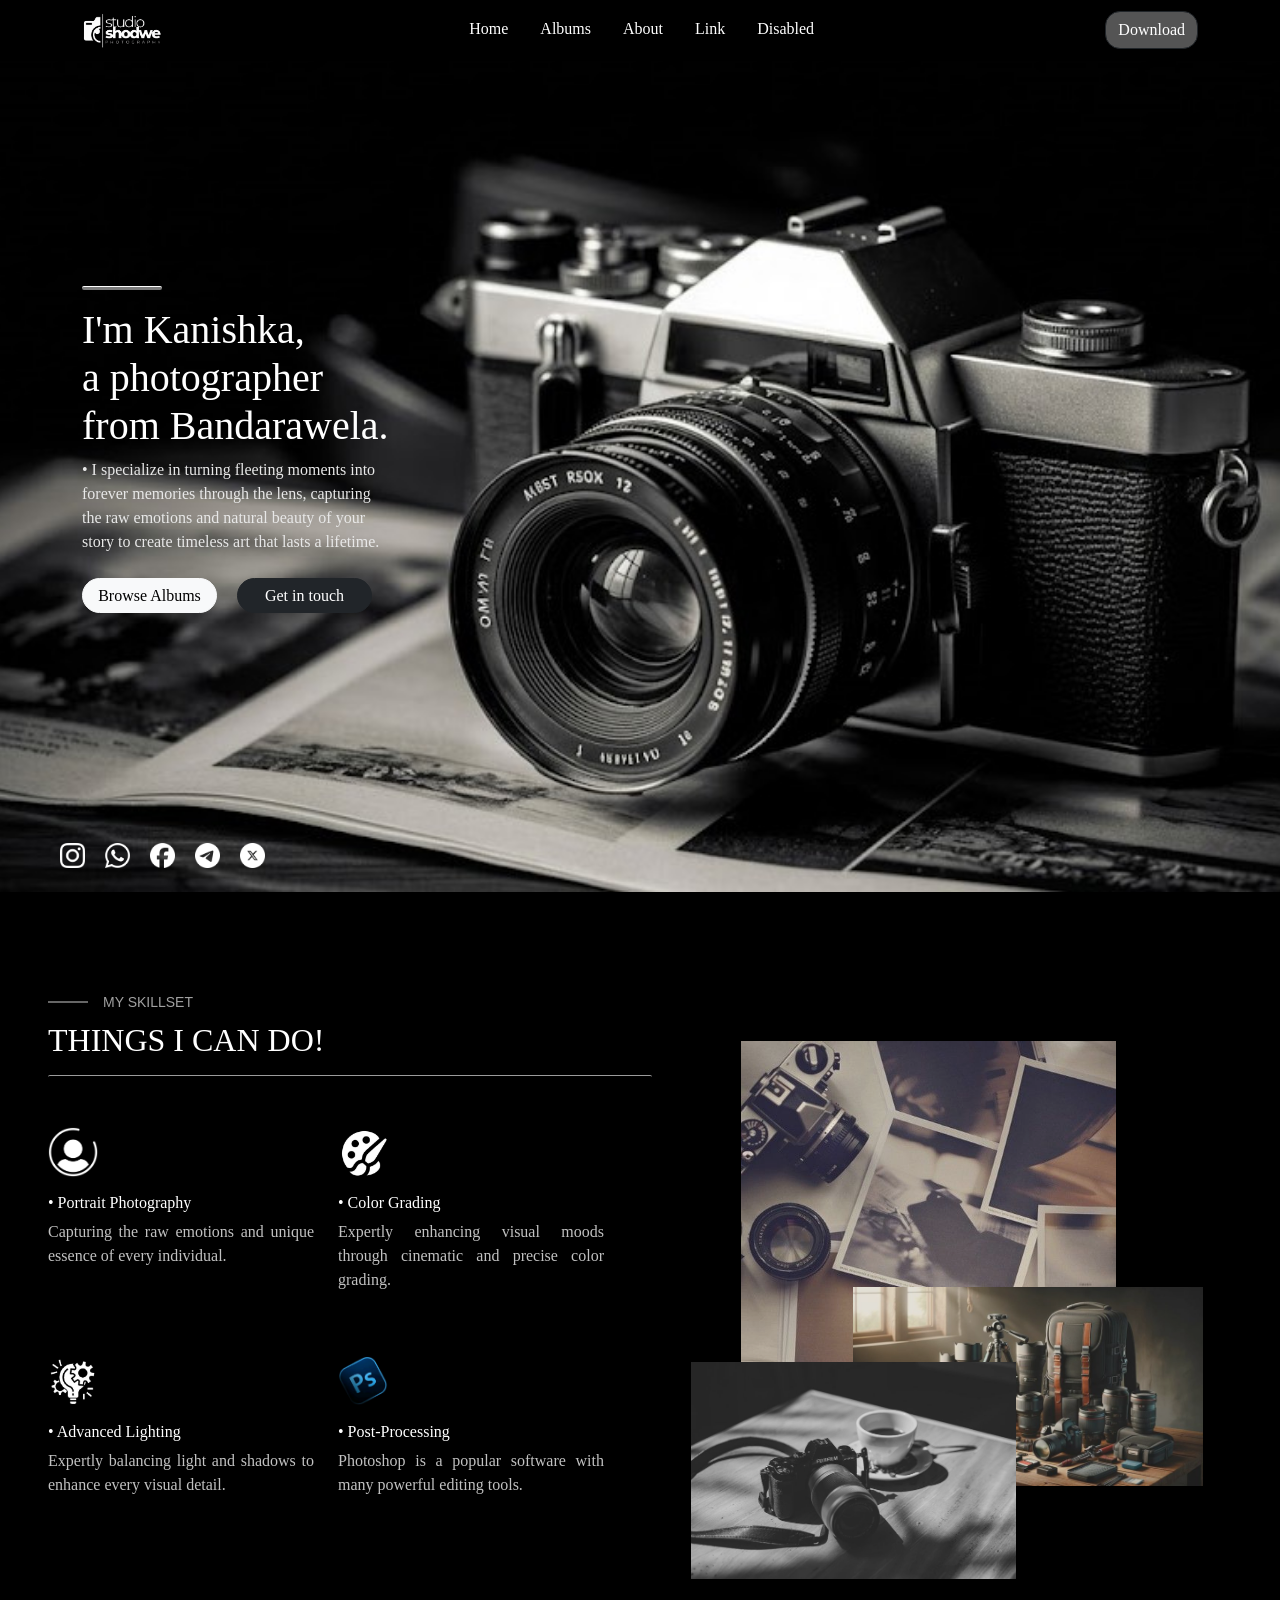
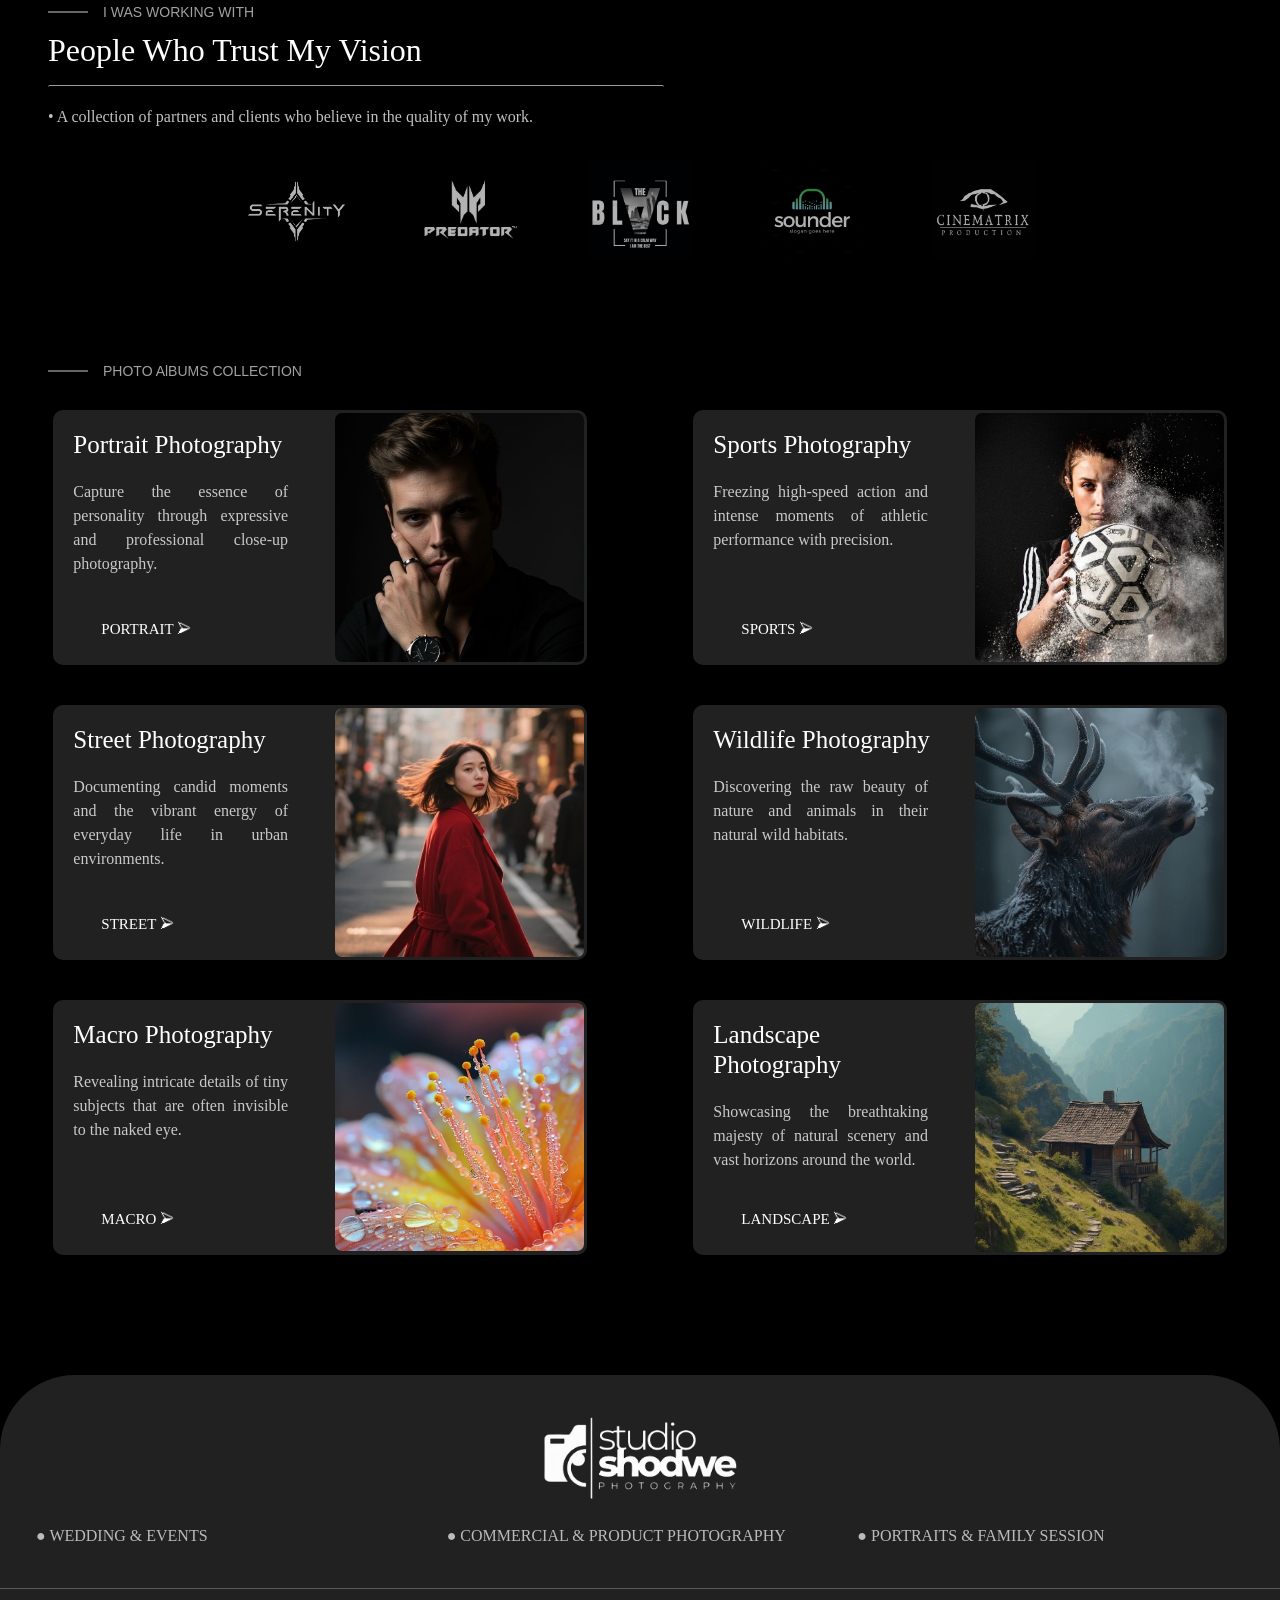
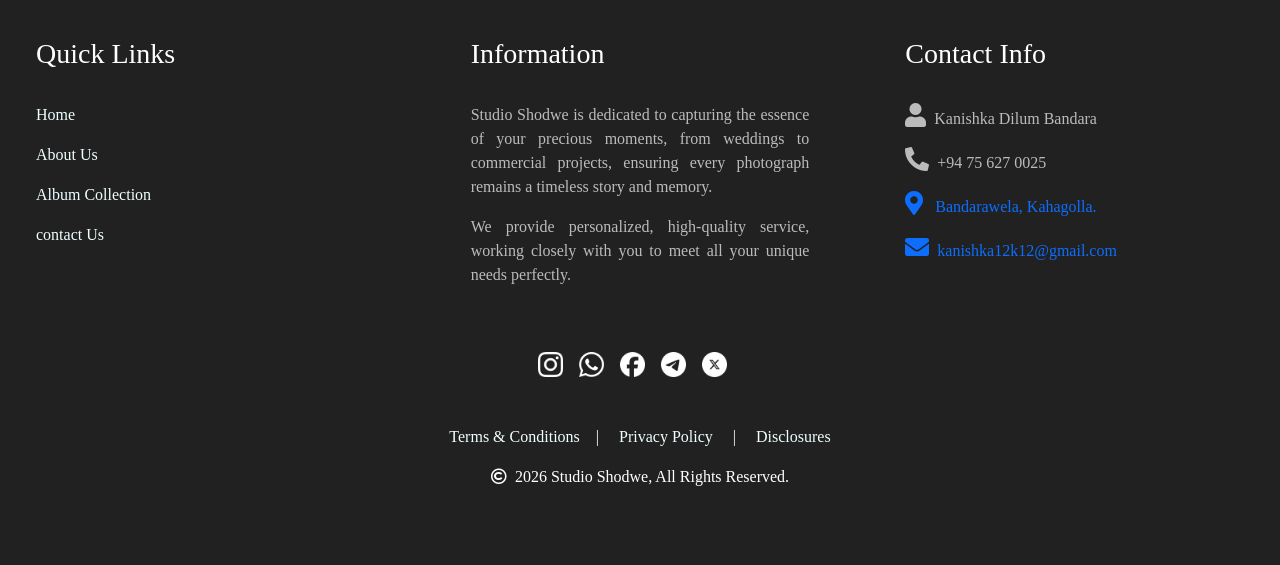
==== index.html @ 43f47603 "Add files via upload" ====
<!doctype html>
<html lang="en">

<head>
  <meta charset="UTF-8" />
  <meta name="viewport" content="width=device-width, initial-scale=1.0" />
  <title>Photo Graphy</title>

  <!--font awesome link start-->
  <link rel="stylesheet" href="https://cdnjs.cloudflare.com/ajax/libs/font-awesome/5.15.4/css/all.min.css" />
  <!--font awesome link start-->

  <!-- Jquary Link start-->
  <script src="https://code.jquery.com/jquery-3.6.0.min.js"></script>
  <!-- Jquary Link end-->

  <!--css file & bootstrap css Link start-->
  <link rel="stylesheet" href="./assets/css/home.css" />
  <link href="https://cdn.jsdelivr.net/npm/bootstrap@5.3.8/dist/css/bootstrap.min.css" rel="stylesheet"
    integrity="sha384-sRIl4kxILFvY47J16cr9ZwB07vP4J8+LH7qKQnuqkuIAvNWLzeN8tE5YBujZqJLB" crossorigin="anonymous" />
  <!--css file & bootstrap css Link end-->
</head>

<body>
  <!--link bootstrap js & javascript file lnik start-->
  <script src="./assets/js/home.js"></script>
  <script src="https://cdn.jsdelivr.net/npm/bootstrap@5.3.8/dist/js/bootstrap.bundle.min.js"
    integrity="sha384-FKyoEForCGlyvwx9Hj09JcYn3nv7wiPVlz7YYwJrWVcXK/BmnVDxM+D2scQbITxI"
    crossorigin="anonymous"></script>
  <!--link bootstrap js & javascript file lnik end-->

  <!--Navigation bar start-->
  <nav class="sticky-top" id="navbar">
    <div class="navbar navbar-expand-lg container">
      <div class="container-fluid">
        <a class="navbar-brand" href="#footer">
          <img src="./assets/images/white_logo.png" width="80px" /></a>
        <button class="navbar-toggler" data-bs-toggle="collapse" data-bs-target="#navbarSupportedContent">
          <i style="color: white;" class="fas fa-bars"></i>
        </button>
        <div class="collapse navbar-collapse" id="navbarSupportedContent">
          <ul class="navbar-nav m-auto mb-2 mb-lg-0 nav-underline">
            <li class="nav-item d-inline-flex">
              <a class="nav-link text-white" aria-current="page" href="#" id="navhome">Home</a>
            </li>
            <li class="nav-item d-inline-flex">
              <a class="nav-link text-white" href="#albums" id="navalbums">Albums</a>
            </li>
            <li class="nav-item d-inline-flex">
              <a class="nav-link text-white" href="" id="navabout">About</a>
            </li>
            <li class="nav-item d-inline-flex">
              <a class="nav-link text-white" href="" id="navlink">Link</a>
            </li>
            <li class="nav-item d-inline-flex">
              <a class="nav-link text-white" href="" id="navdisabled">Disabled</a>
            </li>
          </ul>
          <div>
            <button class="btn btn-dark text-white" id="navbutton">
              Download
            </button>
          </div>
        </div>
      </div>
    </div>
  </nav>
  <!--Navigation bar end-->
  <!--hero section start-->
  <div class="col-12 min-vh-100 d-flex align-items-center position-relative" id="hero-section">
    <div class="container">
      <div class="col-12">
        <hr class="mini-hr" />
        <h1>
          I'm Kanishka,<br />
          a photographer <br />
          from Bandarawela.
        </h1>
        <p id="heroparagrph">
          • I specialize in turning fleeting moments into <br />forever
          memories through the lens, capturing <br />the raw emotions and
          natural beauty of your <br />story to create timeless art that lasts
          a lifetime.
        </p>
        <button class="btn btn-light d-inline-flex justify-content-center align-items-center mt-2 me-3"
          id="herobutton1">
          Browse Albums
        </button>
        <button class="btn btn-dark d-inline-flex justify-content-center align-items-center mt-2 me-3" id="herobutton2">
          Get in touch
        </button>
      </div>
      <div class="position-absolute bottom-0 start-0 ms-5 mb-4 container">
        <a class="me-3" href="https://www.instagram.com/kanishka_12k?igsh=OWRqY3o5eXh1NWs0" target="_blank"><img
            id="instagram" data-bs-toggle="tooltip" data-bs-placement="top" title="instagram"
            src="./assets/images/instagram-white-icon.jpg" width="25px" /></a>
        <a class="me-3" href="https://wa.me/94756270025?text=Hello! Kanishka web studio..." target="_blank"><img
            id="whatsapp" data-bs-toggle="tooltip" data-bs-placement="top" title="Whatsapp"
            src="./assets/images/whatsapp-white-icon.jpg" width="25px" /></a>
        <a class="me-3" href="https://www.facebook.com/share/1WvbgZ56et/" target="_blank"><img id="facebook"
            data-bs-toggle="tooltip" data-bs-placement="top" title="facebook"
            src="./assets/images/facebook-app-round-white-icon.jpg" width="25px" /></a>
        <a class="me-3" href="https://t.me/kanishka_12k" target="_blank"><img id="telegram" data-bs-toggle="tooltip"
            data-bs-placement="top" title="telegram" src="./assets/images/telegram-white-icon.jpg" width="25px" /></a>
        <a class="me-3" href=""><img id="x-social" data-bs-toggle="tooltip" data-bs-placement="top" title="x-Social"
            src="./assets/images/x-social-media-white-round-icon.jpg" width="25px" /></a>
      </div>
    </div>
  </div>
  <!--hero section end-->
  <!--me section start-->
  <div class="col-12 section-top ps-5">
    <span id="section-title" class="mb-2">MY SKILLSET</span>
    <div class="row mb-5">
      <div class="col-12 col-lg-6">
        <h2>THINGS I CAN DO!</h2>
        <hr class="hr-line col-6 col-lg-12">
        <div class="row mt-5 pe-5">
          <div class="col-6">
            <span class="d-block mb-3"><img src="./assets/images/skill-Portrait-photo.jpg" width="50px" alt=""></span>
            <h6>• Portrait Photography</h6>
            <p class="paragraph-text-color">Capturing the raw emotions and unique essence of every individual.</p>
          </div>
          <div class="col-6">
            <span class="d-block mb-3"><img src="./assets/images/skill-paint-photo.jpg" width="50px" alt=""></span>
            <h6>• Color Grading</h6>
            <p class="paragraph-text-color">Expertly enhancing visual moods through cinematic and precise color grading.
            </p>
          </div>
        </div>
        <div class="row mt-5 pe-5">
          <div class="col-6">
            <span class="d-block mb-3"><img src="./assets/images/skill-light-photo.jpg" width="50px" alt=""></span>
            <h6>• Advanced Lighting</h6>
            <p class="paragraph-text-color">Expertly balancing light and shadows to enhance every visual detail.</p>
          </div>
          <div class="col-6">
            <span class="d-block mb-3"><img src="./assets/images/skill-photoshop-photo.jpg" width="50px" alt=""></span>
            <h6>• Post-Processing</h6>
            <p class="paragraph-text-color">Photoshop is a popular software with many powerful editing tools.</p>
          </div>
        </div>
      </div>

      <div class="col-sm-12 col-lg-6" id="photo-collection">
        <p class="d-flex justify-content-center"><img id="second-photo-1" src="./assets/images/second-section-photo-1.jpg"
            alt=""></p>
        <p class="d-flex justify-content-center"><img id="second-photo-2" src="./assets/images/second-section-photo-2.jpg"
            alt=""></p>
        <P class="d-flex justify-content-center"><img id="second-photo-3" src="./assets/images/second-section-photo-3.jpg"
            alt=""></P>
      </div>
    </div>

    <div class="pt-2">
      <span id="section-title" class="mb-2">I WAS WORKING WITH</span>
      <h2>People Who Trust My Vision</h2>
      <hr class="col-6 hr-line">
      <p class="paragraph-text-color">• A collection of partners and clients who believe in the quality of my work.</p>
      <div>
        <div class="row justify-content-center pt-3">
          <div id="logo1" class="col-4 col-md-auto">
            <img class="me-5" src="./assets/images/company-logo-1.jpg" width="100px" alt="">
          </div>
          <div id="logo2" class="col-4 col-md-auto">
            <img class="me-5" src="./assets/images/company-logo-2.jpg" width="100px" alt="">
          </div>
          <div id="logo3" class="col-4 col-md-auto">
            <img class="me-5" src="./assets/images/company-logo-3.jpg" width="100px" alt="">
          </div>
          <div id="logo4" class="col-4 col-md-auto">
            <img class="me-5" src="./assets/images/company-logo-4.jpg" width="100px" alt="">
          </div>
          <div id="logo5" class="col-4 col-md-auto">
            <img class="me-5" src="./assets/images/company-logo-5.jpg" width="100px" alt="">
          </div>
        </div>
      </div>
    </div>
  </div>
  <!--me section end-->
  <!--photo albums start-->
  <div class="col-12 section-top section-bottom" id="albums">
    <span id="section-title" class="ms-5 mb-2">PHOTO AlBUMS COLLECTION</span>
    <!--frist row card-->
    <div class="row g-0">
      <div class="col-7 col-sm-8 col-md-8 col-lg-5 mx-auto position-relative" id="card">
        <div class="row">
          <div class="col-md-6">
            <h1 id="card-title">Portrait Photography</h1>
            <p id="card-text" class="paragraph-text-color">
              Capture the essence of personality through expressive and professional close-up photography.
            </p>
            <a href="#" id="card-link" class="position-absolute bottom-0 start-0 ms-5 mb-4 card-link-hover">PORTRAIT
              &#11162;</a>
          </div>
          <div class="col-md-6">
            <a href="#"><img class="img-fluid card-image-hover" src="./assets/images/Portrait Photography.jpg" alt="image"
                id="card-image" /></a>
          </div>
        </div>
      </div>
      <div class="col-7 col-md-8 col-lg-5 mx-auto position-relative" id="card">
        <div class="row">
          <div class="col-md-6">
            <h1 id="card-title">Sports Photography</h1>
            <p id="card-text" class="paragraph-text-color">
              Freezing high-speed action and intense moments of athletic performance with precision.
            </p>
            <a href="#" id="card-link" class="position-absolute bottom-0 start-0 ms-5 mb-4 card-link-hover">SPORTS
              &#11162;</a>
          </div>
          <div class="col-md-6">
            <a href="#"><img class="img-fluid card-image-hover" src="./assets/images/Sports Photography.jpg" alt="image"
                id="card-image" /></a>
          </div>
        </div>
      </div>
    </div>

    <!--second row card-->
    <div class="row g-0">
      <div class="col-7 col-md-8 col-lg-5 mx-auto position-relative" id="card">
        <div class="row">
          <div class="col-md-6">
            <h1 id="card-title">Street Photography</h1>
            <p id="card-text" class="paragraph-text-color">
              Documenting candid moments and the vibrant energy of everyday life in urban environments.
            </p>
            <a href="#" id="card-link" class="position-absolute bottom-0 start-0 ms-5 mb-4 card-link-hover">STREET
              &#11162;</a>
          </div>
          <div class="col-md-6">
            <a href="#"><img class="img-fluid card-image-hover" src="./assets/images/Street Photography.jpg" alt="image"
                id="card-image" /></a>
          </div>
        </div>
      </div>
      <div class="col-7 col-md-8 col-lg-5 mx-auto position-relative" id="card">
        <div class="row">
          <div class="col-md-6">
            <h1 id="card-title">Wildlife Photography</h1>
            <p id="card-text" class="paragraph-text-color">
              Discovering the raw beauty of nature and animals in their natural wild habitats.
            </p>
            <a href="#" id="card-link" class="position-absolute bottom-0 start-0 ms-5 mb-4 card-link-hover">WILDLIFE
              &#11162;</a>
          </div>
          <div class="col-md-6">
            <a href="#"><img class="img-fluid card-image-hover" src="./assets/images/Wildlife Photography.jpg" alt="image"
                id="card-image" /></a>
          </div>
        </div>
      </div>
    </div>

    <!--third row card-->
    <div class="row g-0">
      <div class="col-7 col-md-8 col-lg-5 mx-auto position-relative" id="card">
        <div class="row">
          <div class="col-md-6">
            <h1 id="card-title">Macro Photography</h1>
            <p id="card-text" class="paragraph-text-color">
              Revealing intricate details of tiny subjects that are often invisible to the naked eye.
            </p>
            <a href="#" id="card-link" class="position-absolute bottom-0 start-0 ms-5 mb-4 card-link-hover">MACRO
              &#11162;</a>
          </div>
          <div class="col-md-6">
            <a href="#"><img class="img-fluid card-image-hover" src="./assets/images/Macro Photography.jpg" alt="image"
                id="card-image" /></a>
          </div>
        </div>
      </div>
      <div class="col-7 col-md-8 col-lg-5 mx-auto position-relative" id="card">
        <div class="row">
          <div class="col-md-6">
            <h1 id="card-title">Landscape Photography</h1>
            <p id="card-text" class="paragraph-text-color">
              Showcasing the breathtaking majesty of natural scenery and vast horizons around the world.
            </p>
            <a href="#" id="card-link" class="position-absolute bottom-0 start-0 ms-5 mb-4 card-link-hover">LANDSCAPE
              &#11162;</a>
          </div>
          <div class="col-md-6">
            <a href="#"><img class="img-fluid card-image-hover" src="./assets/images/Landscape Photography.jpg" alt="image"
                id="card-image" /></a>
          </div>
        </div>
      </div>
    </div>
  </div>
  <!--photo albums end-->
  <!--website footer start-->
  <footer class="col-12" id="footer">
    <div class="d-flex justify-content-center">
      <img width="200px" src="./assets/images/white_logo.png" alt="image" />
    </div>
    <div class="row m-4">
      <div class="col-12 col-lg-4 footer-dark-color">
        <p>● WEDDING & EVENTS</p>
      </div>
      <div class="col-12 col-lg-4 footer-dark-color">
        <p>● COMMERCIAL & PRODUCT PHOTOGRAPHY</p>
      </div>
      <div class="col-12 col-lg-4 footer-dark-color">
        <p>● PORTRAITS & FAMILY SESSION</p>
      </div>
    </div>

    <hr />

    <div class="row accordion mt-5" id="Accordion">

      <div class="col-sm-12 col-lg-4 px-5">
        <div>
          <h3 class="d-none d-lg-block">Quick Links</h3>
          <button class="accordion-button collapsed d-lg-none bg-transparent text-white shadow-none"
            data-bs-toggle="collapse" data-bs-target="#Qlinks">
            <h4>Quick Links</h4>
          </button>
          <div id="Qlinks" class="accordion-collapse collapse d-lg-block pt-4 footer-dark-color"
            data-bs-parent="#Accordion">
            <span class="d-block pb-3"><a id="footer-link" href="#">Home</a></span>
            <span class="d-block pb-3"><a id="footer-link" href="">About Us</a></span>
            <span class="d-block pb-3"><a id="footer-link" href="">Album Collection</a></span>
            <span class="d-block pb-3"><a id="footer-link" href="">contact Us</a></span>
          </div>
        </div>
      </div>

      <div class="col-sm-12 col-lg-4 px-5">
        <div>
          <h3 class="d-none d-lg-block">Information</h3>
          <button class="accordion-button collapsed d-lg-none bg-transparent text-white shadow-none"
            data-bs-toggle="collapse" data-bs-target="#Infor">
            <h4>Information</h4>
          </button>
          <div id="Infor" class="accordion-collapse collapse d-lg-block pt-4 footer-dark-color"
            data-bs-parent="#Accordion">
            <p class="text-justify">
              Studio Shodwe is dedicated to capturing the essence of your
              precious moments, from weddings to commercial projects, ensuring
              every photograph remains a timeless story and memory.
            </p>
            <p class="text-justify">
              We provide personalized, high-quality service, working closely
              with you to meet all your unique needs perfectly.
            </p>
          </div>
        </div>
      </div>

      <div class="col-sm-12 col-lg-4 px-5">
        <div>
          <h3 class="d-none d-lg-block">Contact Info</h3>
          <button class="accordion-button collapsed d-lg-none bg-transparent text-white shadow-none"
            data-bs-toggle="collapse" data-bs-target="#Cinfor">
            <h4>Contact Info</h4>
          </button>
          <div id="Cinfor" class="accordion-collapse collapse d-lg-block pt-4 footer-dark-color"
            data-bs-parent="#Accordion">
            <span class="pb-3 d-block"><i class="fas fa-user me-2" style="font-size: 24px"></i>Kanishka Dilum
              Bandara</span>
            <span class="pb-3 d-block"><i class="fas fa-phone-alt me-2" style="font-size: 24px"></i>+94 75 627
              0025</span>
            <span class="pb-3 d-block"><a id="footer-contact-link" href="https://maps.app.goo.gl/nC6Xv1hQBPm5MYX67"
                target="_blank"><i class="fas fa-map-marker-alt me-1" style="font-size: 24px"></i>&nbsp; Bandarawela,
                Kahagolla.</a></span>
            <span class="d-block"><a id="footer-contact-link"
                href="https://mail.google.com/mail/?view=cm&fs=1&to=kanishka12K12@gmail.com&su=Photography%20📸&body=📌%20Hello!%20Kanishka%20Web%20Studio%20🖥"
                target="_blank"><i class="fas fa-envelope me-2"
                  style="font-size: 24px"></i>kanishka12k12@gmail.com</a></span>
          </div>
        </div>
      </div>

    </div>

    <div class="d-flex justify-content-center pt-5">
      <a class="me-3" href="https://www.instagram.com/kanishka_12k?igsh=OWRqY3o5eXh1NWs0" target="_blank"><img
          id="instagram" data-bs-toggle="tooltip" data-bs-placement="top" title="instagram"
          src="./assets/images/instagram-white-icon.jpg" width="25px" /></a>
      <a class="me-3" href="https://wa.me/94756270025?text=Hello! Kanishka web studio..." target="_blank"><img
          id="whatsapp" data-bs-toggle="tooltip" data-bs-placement="top" title="Whatsapp"
          src="./assets/images/whatsapp-white-icon.jpg" width="25px" /></a>
      <a class="me-3" href="https://www.facebook.com/share/1WvbgZ56et/" target="_blank"><img id="facebook"
          data-bs-toggle="tooltip" data-bs-placement="top" title="facebook"
          src="./assets/images/facebook-app-round-white-icon.jpg" width="25px" /></a>
      <a class="me-3" href="https://t.me/kanishka_12k" target="_blank"><img id="telegram" data-bs-toggle="tooltip"
          data-bs-placement="top" title="telegram" src="./assets/images/telegram-white-icon.jpg" width="25px" /></a>
      <a class="me-3" href=""><img id="x-social" data-bs-toggle="tooltip" data-bs-placement="top" title="x-Social"
          src="./assets/images/x-social-media-white-round-icon.jpg" width="25px" /></a>
    </div>

    <div class="pt-5">
      <p class="text-center">
        <a id="footer-link" class="me-3" href="">Terms & Conditions</a>|
        <a id="footer-link" class="ms-3 me-3" href="">Privacy Policy</a> |
        <a id="footer-link" class="ms-3" href="">Disclosures</a>
      </p>
      <p class="text-center">
        <i class="far fa-copyright me-2"></i>2026 Studio Shodwe, All Rights Reserved.
      </p>
    </div>
  </footer>
  <!--website footer end-->
</body>

</html>
---- assets/css/home.css ----
body {
  background-color: black !important;
  color: white !important;
  
  font-family: 'Playfair Display', serif !important;
}

p {
  text-align: justify;
}

.section-top {
  margin-top: 100px;
}

.section-bottom {
  margin-bottom: 100px;
}

.text-hr-center::before {
  content: "";
  display: inline-block;
  width: 40px;
  height: 2px;
  background-color: #666;
  margin-right: 15px;
}
.paragraph-text-color{
  color: rgba(255, 255, 255, 0.755);
}
/*------------------------------------------------
           Navigation Bar
------------------------------------------------*/
#navbar {
  /* nav bar */
  backdrop-filter: blur(5px);
  background: rgba(0, 0, 0, 0.3);
}

#navbutton {
  background-color: rgb(84, 84, 84);
  border-radius: 15px;
}

#navhome {
  transition: 0.3s;
}

#navlink {
  transition: 0.3s;
}

#navabout {
  transition: 0.3s;
}

#navalbums {
  transition: 0.3s;
}

#navdisabled {
  transition: 0.3s;
}

#navbutton {
  transition: 0.3s;
}

/*------------------------------------------------
           hero section
------------------------------------------------*/
#hero-section {
  background-image: url(../images/herowallpaper.jpg);
  background-repeat: no-repeat;
  background-size: cover;
  background-position: top;
  margin-top: -69px;
}

.mini-hr {
  width: 80px;
  height: 4px;
  opacity: 1 !important;
  background-color: rgba(255, 255, 255, 0.485);
  border-radius: 2px;
}

#herobutton1 {
  width: 135px;
  height: 35px;
  border-radius: 20px;
  transition: 0.3s;
}

#herobutton2 {
  width: 135px;
  height: 35px;
  border-radius: 20px;
  transition: 0.3s;
}

#heroparagrph {
  color: rgb(232, 232, 232);
}

#instagram {
  transition: 0.3s;
}

#whatsapp {
  transition: 0.3s;
}

#facebook {
  transition: 0.3s;
}

#x-social {
  transition: 0.3s;
}

#telegram {
  transition: 0.3s;
}

/*------------------------------------------------
             me section
------------------------------------------------*/
#section-title {
  display: flex;
  align-items: center;
  font-family: 'Segoe UI', Tahoma, Geneva, Verdana, sans-serif;
  color: #a1a1a1;
  font-size: 14px;
}

#section-title::before {
    content: "";
    display: inline-block;
    width: 40px;
    height: 2px;
    background-color: #666;
    margin-right: 15px;
  }

.hr-line {
  height: 4px;
  opacity: 1 !important;
  color: rgba(225, 225, 225, 0.692);
  border-radius: 2px;
}

#photo-collection {
  height: 525px;
}

#second-photo-1 {
  position: relative;
  width: 375px;
  height: 350px;
  left: -50px;
  top: 20px;
  filter: contrast(90%);
  z-index: 1;
}

#second-photo-2 {
  position: relative;
  width: 350px;
  left: 50px;
  top: -100px;
  filter: contrast(80%);
  z-index: 2;
}

#second-photo-3 {
  position: relative;
  width: 325px;
  left: -125px;
  top: -240px;
  z-index: 3;
  filter: contrast(70%);
}

#logo1{
  opacity: 0.7;
  transition: 0.3s;
}

#logo2{
    opacity: 0.7;
  transition: 0.3s;
}

#logo3{
    opacity: 0.7;
  transition: 0.3s;
}

#logo4{
    opacity: 0.7;
  transition: 0.3s;
}

#logo5{
    opacity: 0.7;
  transition: 0.3s;
}
/*------------------------------------------------
                 photo albums
------------------------------------------------*/
#card {
  background-color: rgba(54, 54, 54, 0.619);
  border-radius: 10px;
  margin: 20px;
}

#card-title {
  font-size: 25px;
  margin-top: 20px;
  margin-left: 20px;
}

#card-text {
  margin-left: 20px;
  margin-right: 20px;
  margin-top: 20px;
}

#card-link {
  margin-left: 20px;
  text-decoration: none;
  font-size: 15px;
  color: inherit;
}

.card-link-hover {
  transition: 0.3s;
}

#card-image {
  background-size: cover;
  padding: 3px;
  border-radius: 10px;
}

.card-image-hover {
  transition: 0.3s;
}

/*------------------------------------------------
                 website footer
------------------------------------------------*/
#footer {
  background-color: rgba(54, 54, 54, 0.619);
  border-top-left-radius: 75px;
  border-top-right-radius: 75px;
  padding-top: 40px;
  padding-bottom: 60px;
}

.footer-dark-color {
  color: rgba(255, 255, 255, 0.694);
}

#footer-contact-link {
  text-decoration: none;
}

#footer-link {
  text-decoration: none;
  color: azure;
}

#footer-image{
  width: 300px;
  padding: 3px;
  border-radius: 10px;
}

.accordion-button::after {
    filter: invert(1); /* Arrow එක සුදු පැහැ ගැන්වීමට */
}
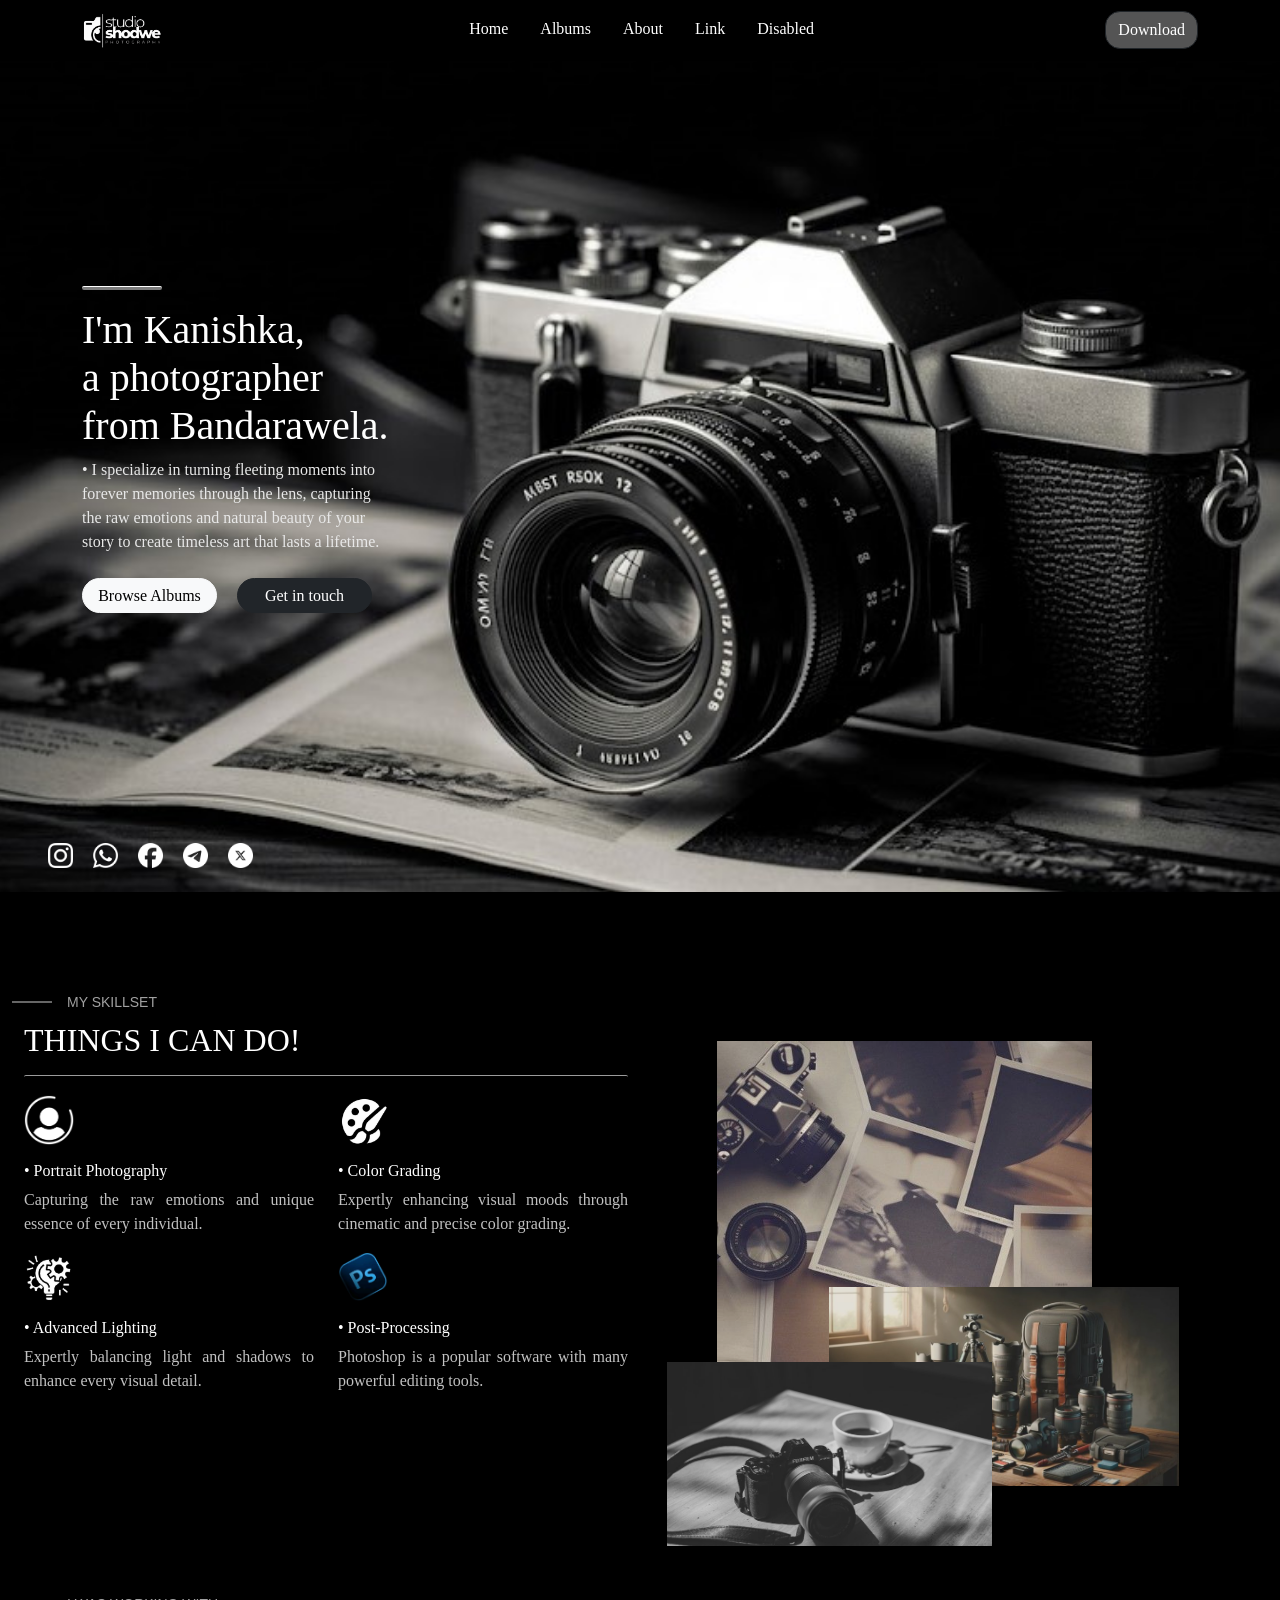
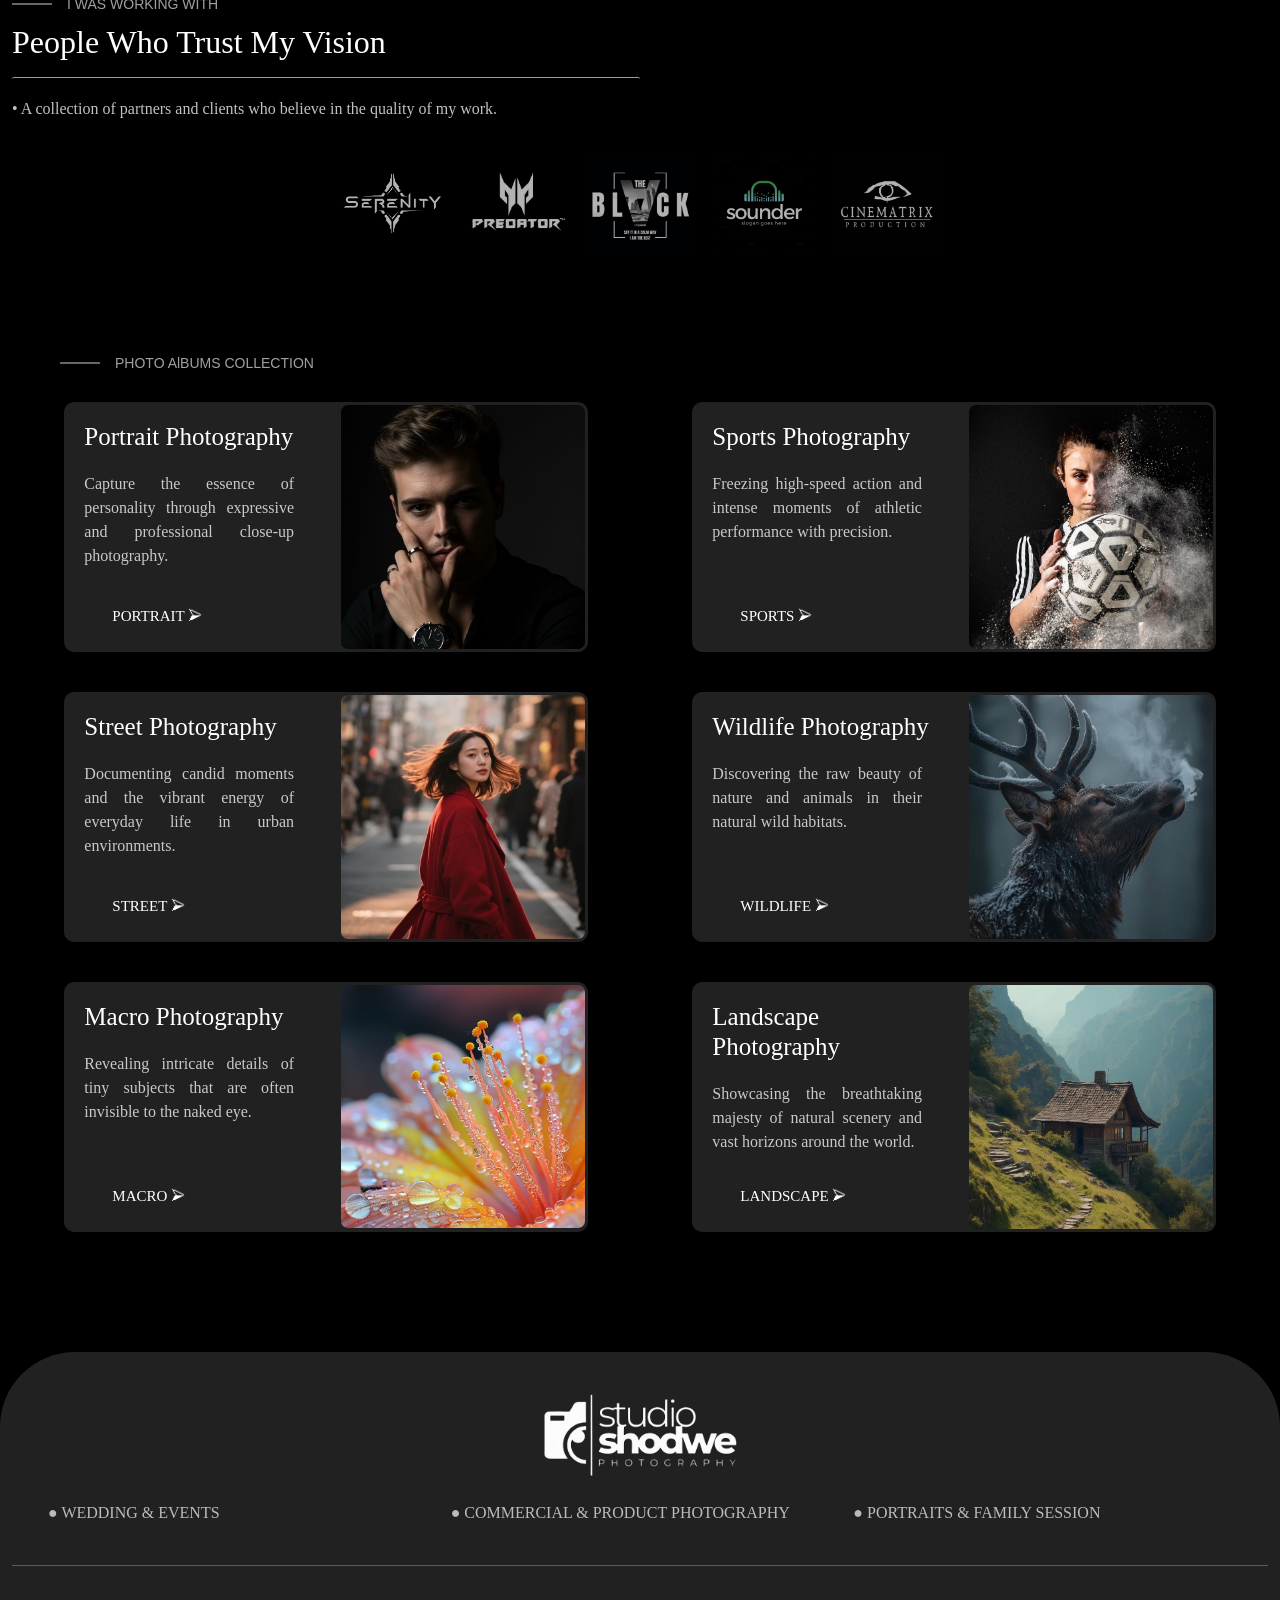
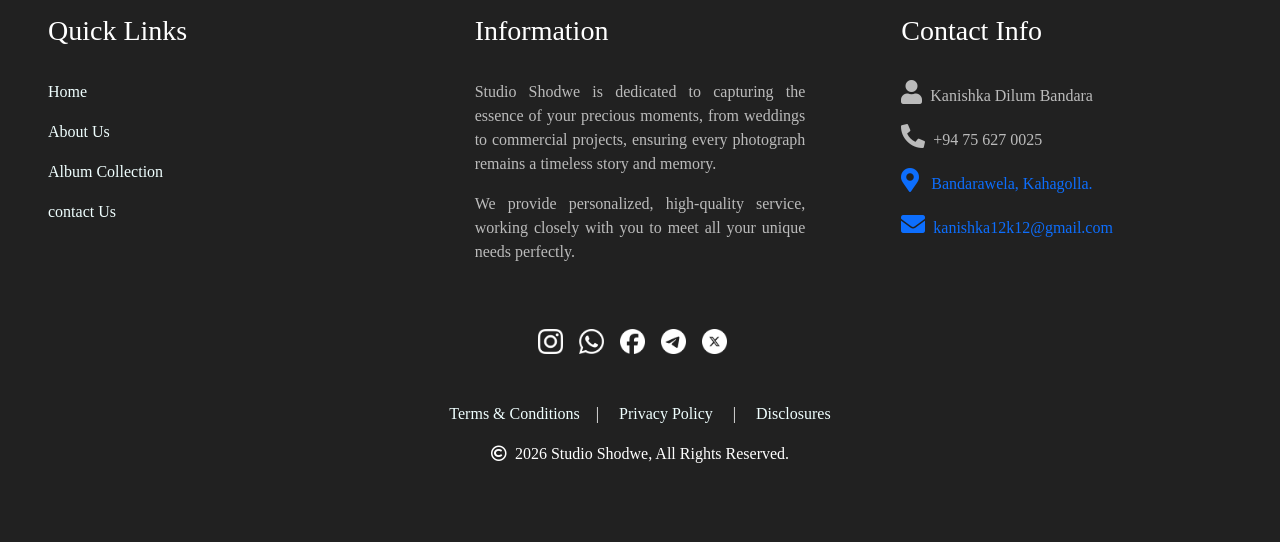
==== commit a19a4e12: "Add files via upload" ====
--- a/index.html
+++ b/index.html
@@ -15,24 +15,24 @@
   <!-- Jquary Link end-->
 
   <!--css file & bootstrap css Link start-->
-  <link rel="stylesheet" href="./assets/css/home.css" />
   <link href="https://cdn.jsdelivr.net/npm/bootstrap@5.3.8/dist/css/bootstrap.min.css" rel="stylesheet"
     integrity="sha384-sRIl4kxILFvY47J16cr9ZwB07vP4J8+LH7qKQnuqkuIAvNWLzeN8tE5YBujZqJLB" crossorigin="anonymous" />
+    <link rel="stylesheet" href="./assets/css/home.css" />
   <!--css file & bootstrap css Link end-->
 </head>
 
 <body>
   <!--link bootstrap js & javascript file lnik start-->
-  <script src="./assets/js/home.js"></script>
   <script src="https://cdn.jsdelivr.net/npm/bootstrap@5.3.8/dist/js/bootstrap.bundle.min.js"
     integrity="sha384-FKyoEForCGlyvwx9Hj09JcYn3nv7wiPVlz7YYwJrWVcXK/BmnVDxM+D2scQbITxI"
     crossorigin="anonymous"></script>
+    <script src="./assets/js/home.js"></script>
   <!--link bootstrap js & javascript file lnik end-->
 
   <!--Navigation bar start-->
   <nav class="sticky-top" id="navbar">
-    <div class="navbar navbar-expand-lg container">
-      <div class="container-fluid">
+    <div class="navbar navbar-expand-lg container-fluid">
+      <div class="container">
         <a class="navbar-brand" href="#footer">
           <img src="./assets/images/white_logo.png" width="80px" /></a>
         <button class="navbar-toggler" data-bs-toggle="collapse" data-bs-target="#navbarSupportedContent">
@@ -67,7 +67,7 @@
   </nav>
   <!--Navigation bar end-->
   <!--hero section start-->
-  <div class="col-12 min-vh-100 d-flex align-items-center position-relative" id="hero-section">
+  <div class="container-fluid min-vh-100 d-flex align-items-center position-relative" id="hero-section">
     <div class="container">
       <div class="col-12">
         <hr class="mini-hr" />
@@ -90,7 +90,7 @@
           Get in touch
         </button>
       </div>
-      <div class="position-absolute bottom-0 start-0 ms-5 mb-4 container">
+      <div class="position-absolute bottom-0 start-0 ps-5 mb-4 container">
         <a class="me-3" href="https://www.instagram.com/kanishka_12k?igsh=OWRqY3o5eXh1NWs0" target="_blank"><img
             id="instagram" data-bs-toggle="tooltip" data-bs-placement="top" title="instagram"
             src="./assets/images/instagram-white-icon.jpg" width="25px" /></a>
@@ -109,13 +109,15 @@
   </div>
   <!--hero section end-->
   <!--me section start-->
-  <div class="col-12 section-top ps-5">
+  <div class="container-fluid section-top">
     <span id="section-title" class="mb-2">MY SKILLSET</span>
+    <div class="container-fluid">
     <div class="row mb-5">
       <div class="col-12 col-lg-6">
         <h2>THINGS I CAN DO!</h2>
         <hr class="hr-line col-6 col-lg-12">
-        <div class="row mt-5 pe-5">
+
+        <div class="row">
           <div class="col-6">
             <span class="d-block mb-3"><img src="./assets/images/skill-Portrait-photo.jpg" width="50px" alt=""></span>
             <h6>• Portrait Photography</h6>
@@ -128,7 +130,8 @@
             </p>
           </div>
         </div>
-        <div class="row mt-5 pe-5">
+        
+        <div class="row">
           <div class="col-6">
             <span class="d-block mb-3"><img src="./assets/images/skill-light-photo.jpg" width="50px" alt=""></span>
             <h6>• Advanced Lighting</h6>
@@ -151,36 +154,39 @@
             alt=""></P>
       </div>
     </div>
-
-    <div class="pt-2">
+    </div>
+
+    <div class="">
       <span id="section-title" class="mb-2">I WAS WORKING WITH</span>
       <h2>People Who Trust My Vision</h2>
       <hr class="col-6 hr-line">
       <p class="paragraph-text-color">• A collection of partners and clients who believe in the quality of my work.</p>
       <div>
+        <div class="container-fluid">
         <div class="row justify-content-center pt-3">
           <div id="logo1" class="col-4 col-md-auto">
-            <img class="me-5" src="./assets/images/company-logo-1.jpg" width="100px" alt="">
+            <img class="" src="./assets/images/company-logo-1.jpg" width="100px" alt="">
           </div>
           <div id="logo2" class="col-4 col-md-auto">
-            <img class="me-5" src="./assets/images/company-logo-2.jpg" width="100px" alt="">
+            <img class="" src="./assets/images/company-logo-2.jpg" width="100px" alt="">
           </div>
           <div id="logo3" class="col-4 col-md-auto">
-            <img class="me-5" src="./assets/images/company-logo-3.jpg" width="100px" alt="">
+            <img class="" src="./assets/images/company-logo-3.jpg" width="100px" alt="">
           </div>
           <div id="logo4" class="col-4 col-md-auto">
-            <img class="me-5" src="./assets/images/company-logo-4.jpg" width="100px" alt="">
+            <img class="" src="./assets/images/company-logo-4.jpg" width="100px" alt="">
           </div>
           <div id="logo5" class="col-4 col-md-auto">
-            <img class="me-5" src="./assets/images/company-logo-5.jpg" width="100px" alt="">
-          </div>
+            <img class="" src="./assets/images/company-logo-5.jpg" width="100px" alt="">
+          </div>
+        </div>
         </div>
       </div>
     </div>
   </div>
   <!--me section end-->
   <!--photo albums start-->
-  <div class="col-12 section-top section-bottom" id="albums">
+  <div class="container-fluid section-top section-bottom" id="albums">
     <span id="section-title" class="ms-5 mb-2">PHOTO AlBUMS COLLECTION</span>
     <!--frist row card-->
     <div class="row g-0">
@@ -292,7 +298,7 @@
   </div>
   <!--photo albums end-->
   <!--website footer start-->
-  <footer class="col-12" id="footer">
+  <footer class="container-fluid" id="footer">
     <div class="d-flex justify-content-center">
       <img width="200px" src="./assets/images/white_logo.png" alt="image" />
     </div>
--- a/assets/css/home.css
+++ b/assets/css/home.css
@@ -1,7 +1,7 @@
 body {
   background-color: black !important;
   color: white !important;
-  
+
   font-family: 'Playfair Display', serif !important;
 }
 
@@ -152,6 +152,7 @@
 
 #photo-collection {
   height: 525px;
+  overflow: hidden;
 }
 
 #second-photo-1 {
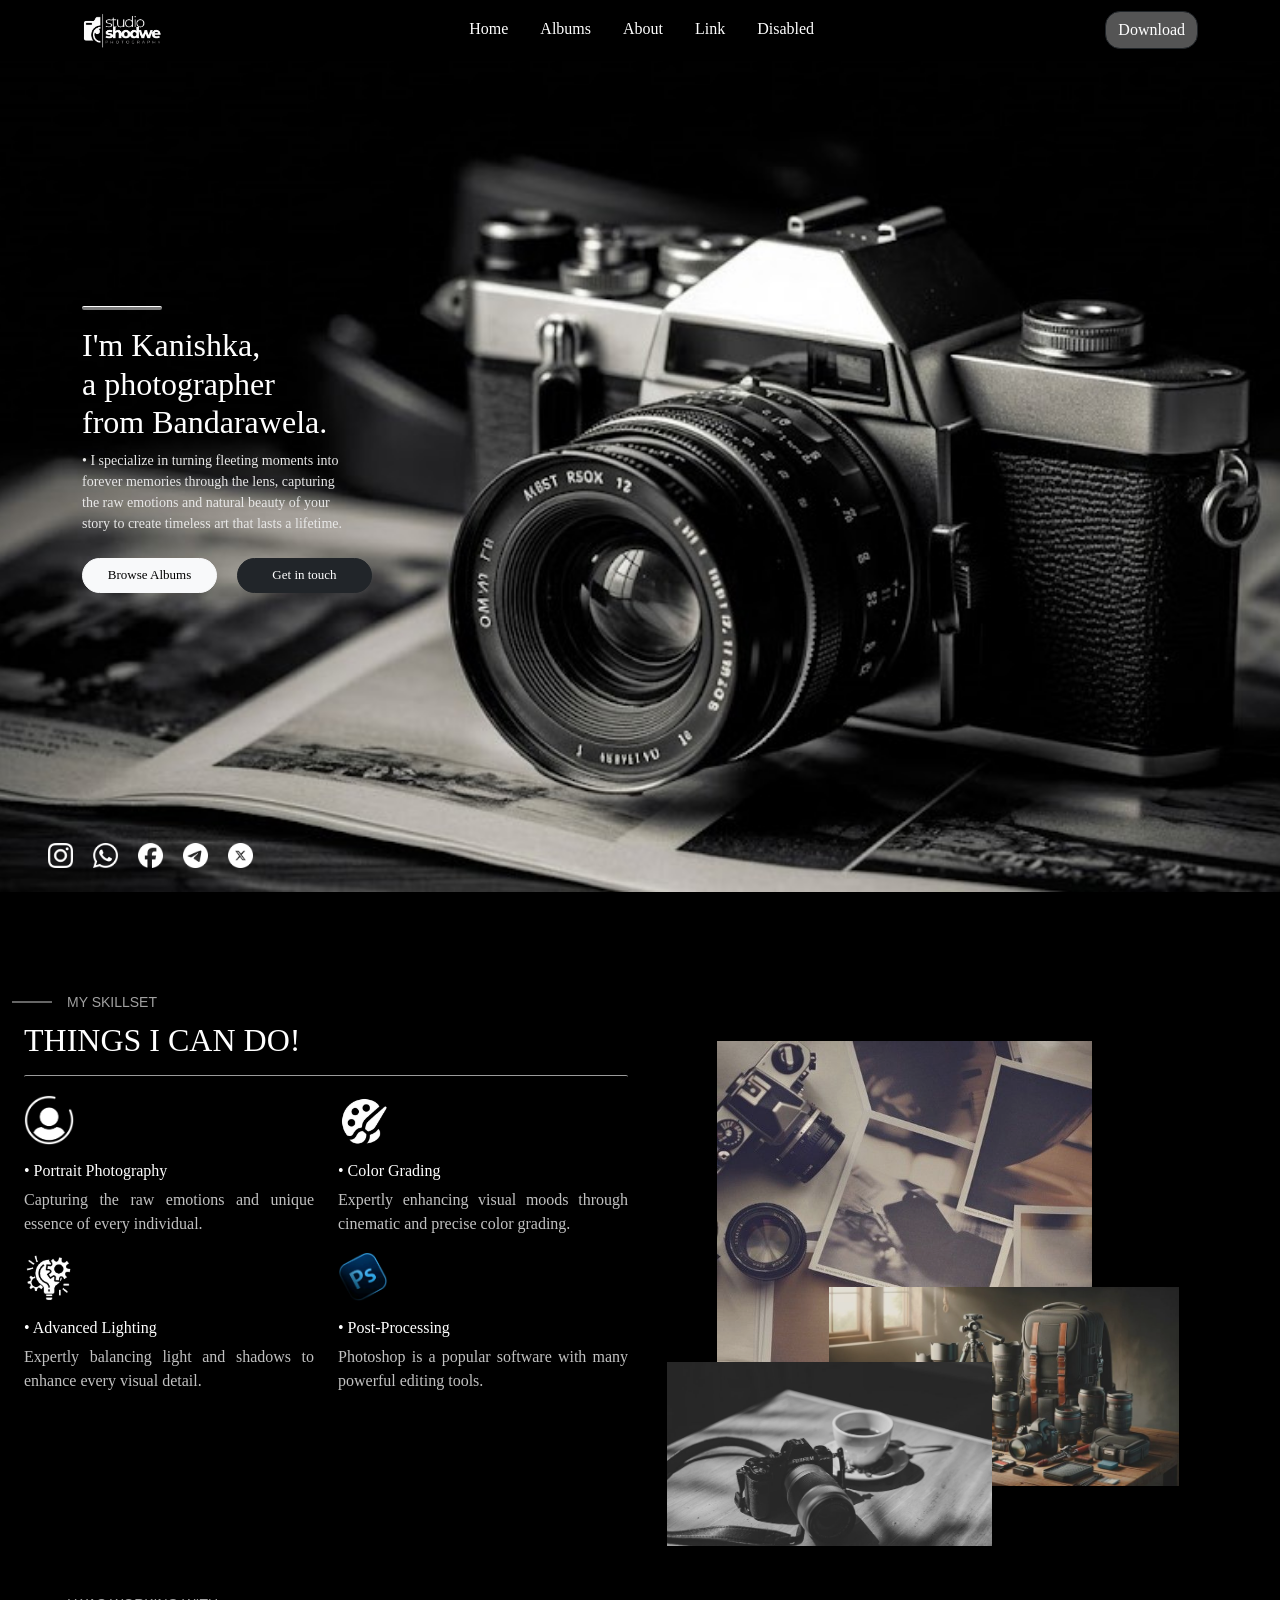
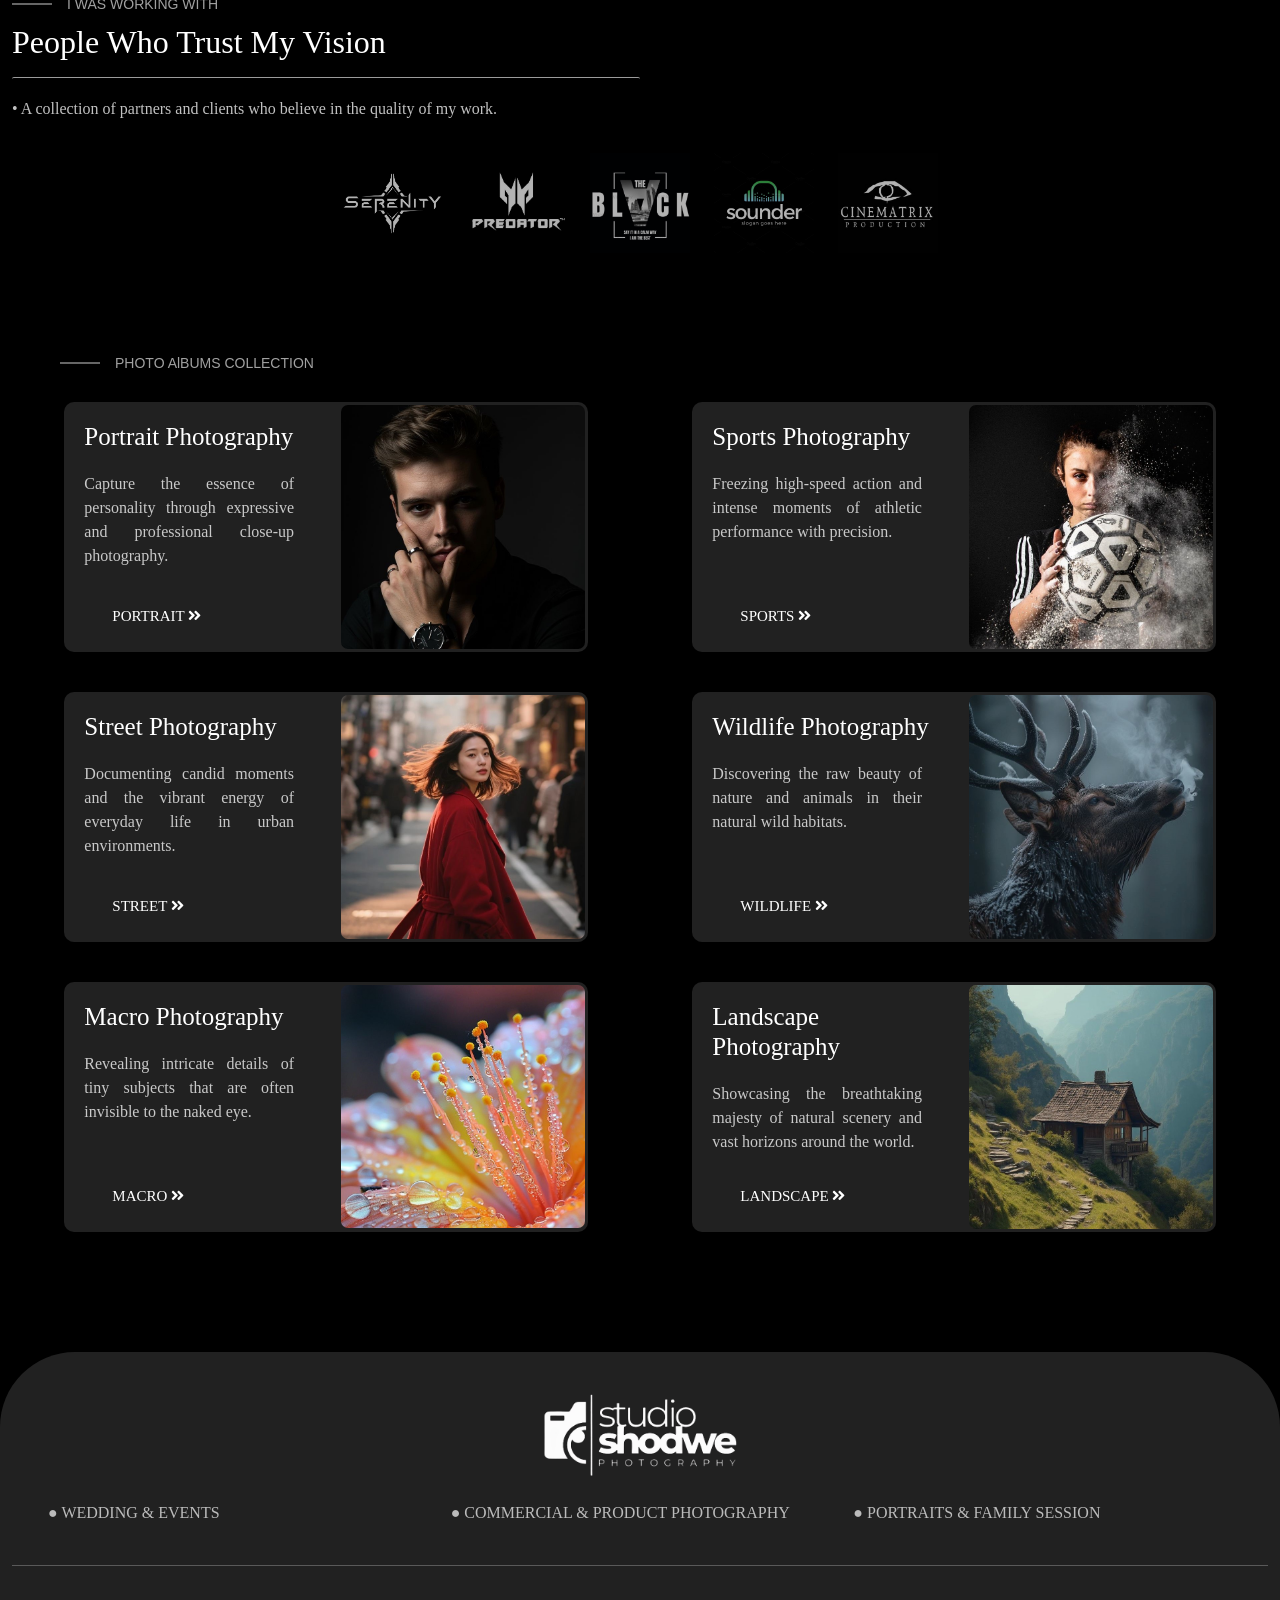
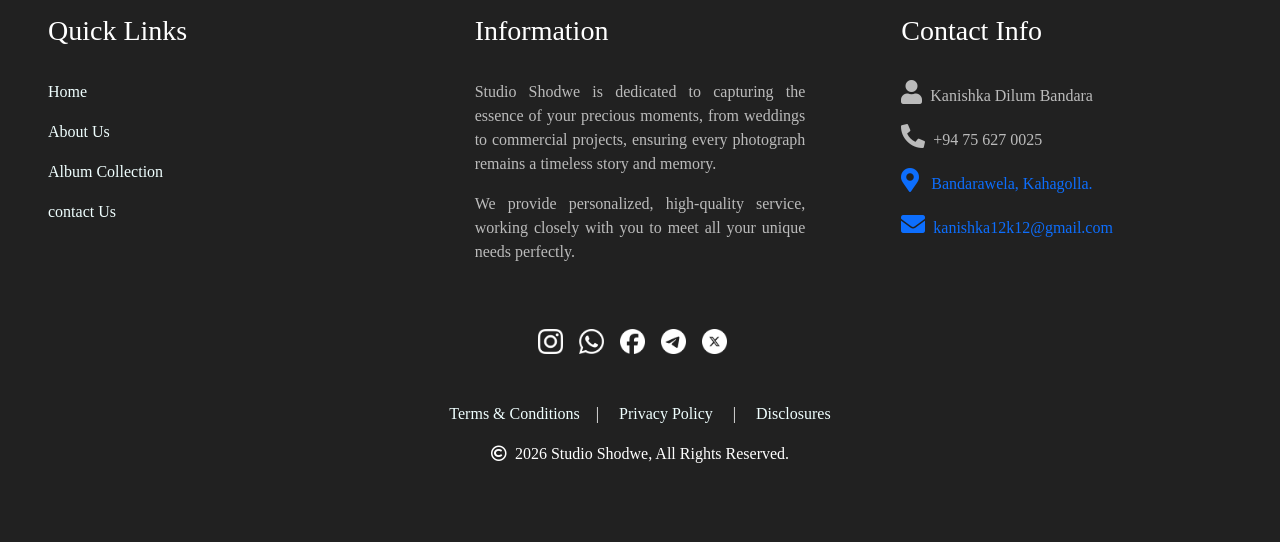
==== commit 53795be7: "Add files via upload" ====
--- a/index.html
+++ b/index.html
@@ -71,11 +71,11 @@
     <div class="container">
       <div class="col-12">
         <hr class="mini-hr" />
-        <h1>
+        <h2 id="hero-title">
           I'm Kanishka,<br />
           a photographer <br />
           from Bandarawela.
-        </h1>
+        </h2>
         <p id="heroparagrph">
           • I specialize in turning fleeting moments into <br />forever
           memories through the lens, capturing <br />the raw emotions and
@@ -197,8 +197,7 @@
             <p id="card-text" class="paragraph-text-color">
               Capture the essence of personality through expressive and professional close-up photography.
             </p>
-            <a href="#" id="card-link" class="position-absolute bottom-0 start-0 ms-5 mb-4 card-link-hover">PORTRAIT
-              &#11162;</a>
+            <a href="#" id="card-link" class="position-absolute bottom-0 start-0 ms-5 mb-4 card-link-hover">PORTRAIT <i class="fas fa-angle-double-right"></i></a>
           </div>
           <div class="col-md-6">
             <a href="#"><img class="img-fluid card-image-hover" src="./assets/images/Portrait Photography.jpg" alt="image"
@@ -213,8 +212,7 @@
             <p id="card-text" class="paragraph-text-color">
               Freezing high-speed action and intense moments of athletic performance with precision.
             </p>
-            <a href="#" id="card-link" class="position-absolute bottom-0 start-0 ms-5 mb-4 card-link-hover">SPORTS
-              &#11162;</a>
+            <a href="#" id="card-link" class="position-absolute bottom-0 start-0 ms-5 mb-4 card-link-hover">SPORTS <i class="fas fa-angle-double-right"></i></a>
           </div>
           <div class="col-md-6">
             <a href="#"><img class="img-fluid card-image-hover" src="./assets/images/Sports Photography.jpg" alt="image"
@@ -233,8 +231,7 @@
             <p id="card-text" class="paragraph-text-color">
               Documenting candid moments and the vibrant energy of everyday life in urban environments.
             </p>
-            <a href="#" id="card-link" class="position-absolute bottom-0 start-0 ms-5 mb-4 card-link-hover">STREET
-              &#11162;</a>
+            <a href="#" id="card-link" class="position-absolute bottom-0 start-0 ms-5 mb-4 card-link-hover">STREET <i class="fas fa-angle-double-right"></i></a>
           </div>
           <div class="col-md-6">
             <a href="#"><img class="img-fluid card-image-hover" src="./assets/images/Street Photography.jpg" alt="image"
@@ -249,8 +246,7 @@
             <p id="card-text" class="paragraph-text-color">
               Discovering the raw beauty of nature and animals in their natural wild habitats.
             </p>
-            <a href="#" id="card-link" class="position-absolute bottom-0 start-0 ms-5 mb-4 card-link-hover">WILDLIFE
-              &#11162;</a>
+            <a href="#" id="card-link" class="position-absolute bottom-0 start-0 ms-5 mb-4 card-link-hover">WILDLIFE <i class="fas fa-angle-double-right"></i></a>
           </div>
           <div class="col-md-6">
             <a href="#"><img class="img-fluid card-image-hover" src="./assets/images/Wildlife Photography.jpg" alt="image"
@@ -269,8 +265,7 @@
             <p id="card-text" class="paragraph-text-color">
               Revealing intricate details of tiny subjects that are often invisible to the naked eye.
             </p>
-            <a href="#" id="card-link" class="position-absolute bottom-0 start-0 ms-5 mb-4 card-link-hover">MACRO
-              &#11162;</a>
+            <a href="#" id="card-link" class="position-absolute bottom-0 start-0 ms-5 mb-4 card-link-hover">MACRO <i class="fas fa-angle-double-right"></i></a>
           </div>
           <div class="col-md-6">
             <a href="#"><img class="img-fluid card-image-hover" src="./assets/images/Macro Photography.jpg" alt="image"
@@ -285,8 +280,7 @@
             <p id="card-text" class="paragraph-text-color">
               Showcasing the breathtaking majesty of natural scenery and vast horizons around the world.
             </p>
-            <a href="#" id="card-link" class="position-absolute bottom-0 start-0 ms-5 mb-4 card-link-hover">LANDSCAPE
-              &#11162;</a>
+            <a href="#" id="card-link" class="position-absolute bottom-0 start-0 ms-5 mb-4 card-link-hover">LANDSCAPE <i class="fas fa-angle-double-right"></i></a>
           </div>
           <div class="col-md-6">
             <a href="#"><img class="img-fluid card-image-hover" src="./assets/images/Landscape Photography.jpg" alt="image"
--- a/assets/css/home.css
+++ b/assets/css/home.css
@@ -86,6 +86,7 @@
 }
 
 #herobutton1 {
+  font-size: 13px;
   width: 135px;
   height: 35px;
   border-radius: 20px;
@@ -93,6 +94,7 @@
 }
 
 #herobutton2 {
+  font-size: 13px;
   width: 135px;
   height: 35px;
   border-radius: 20px;
@@ -101,6 +103,7 @@
 
 #heroparagrph {
   color: rgb(232, 232, 232);
+  font-size: 14px;
 }
 
 #instagram {
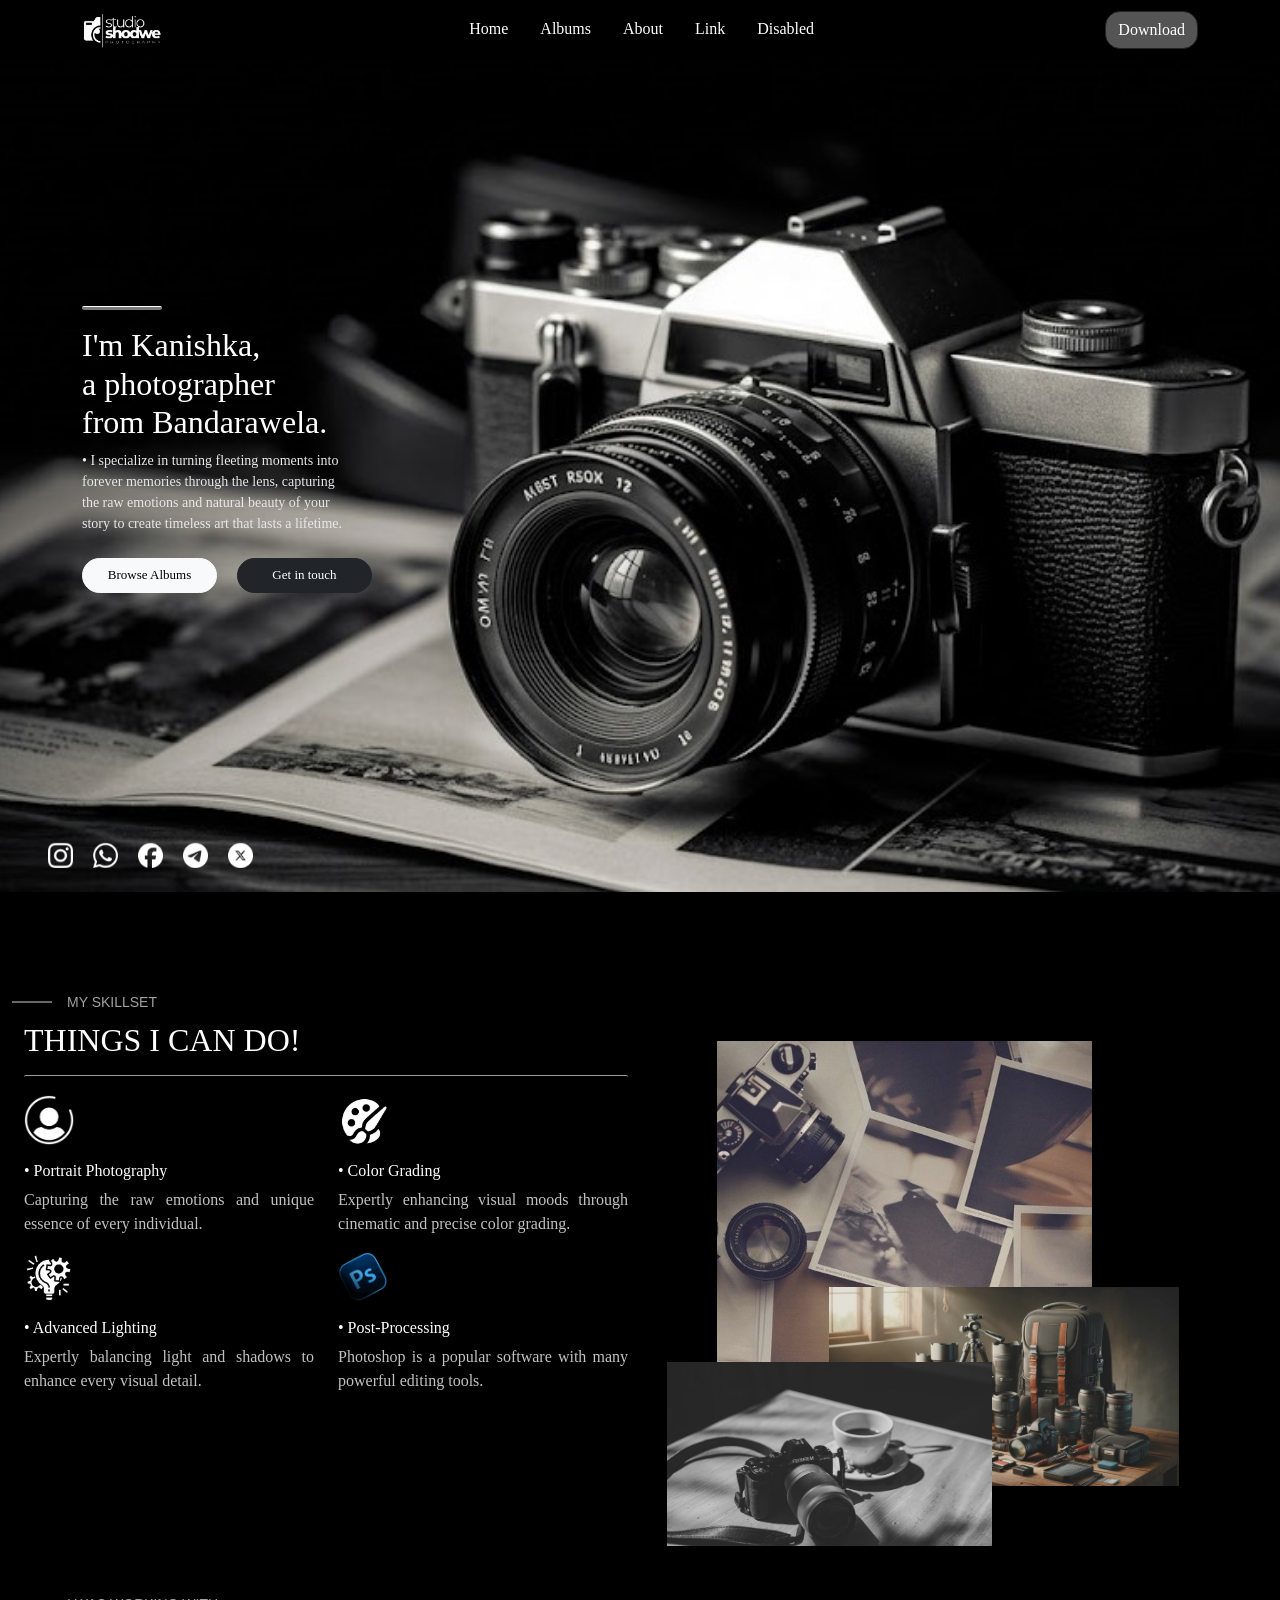
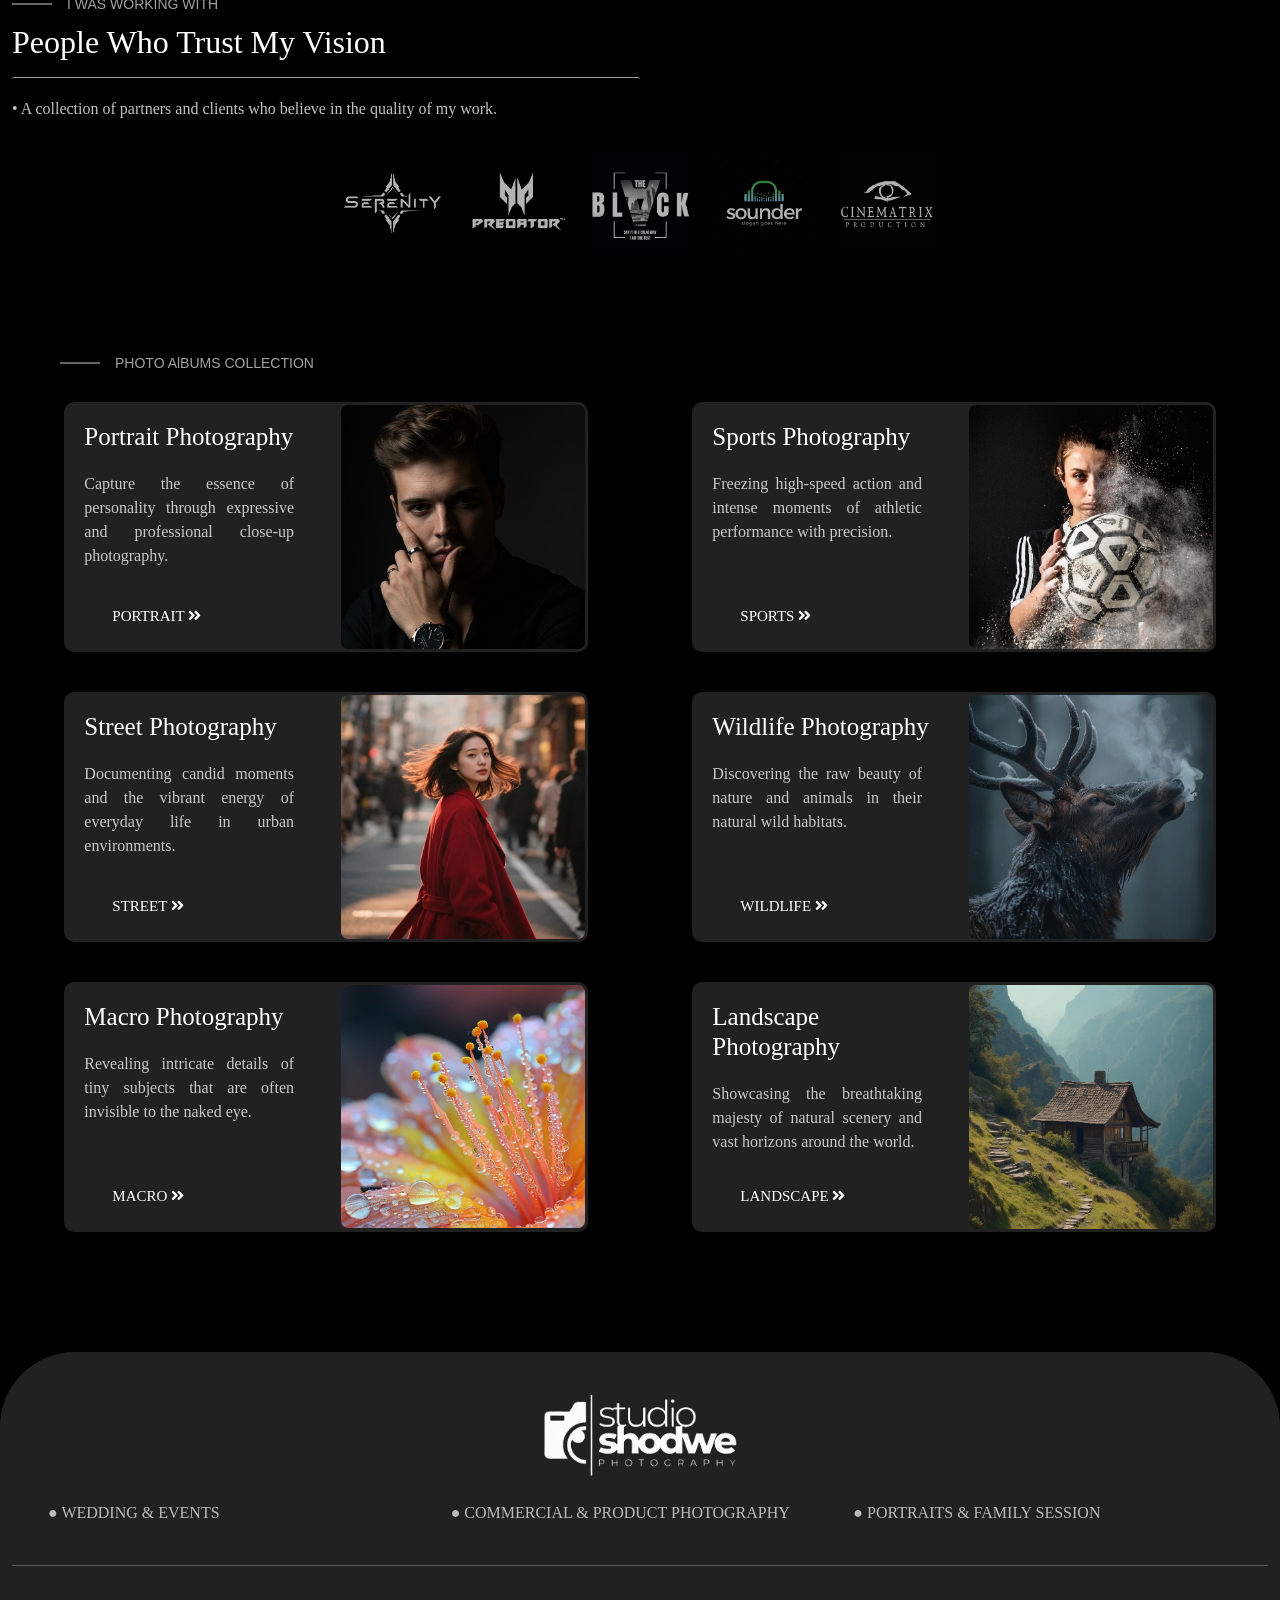
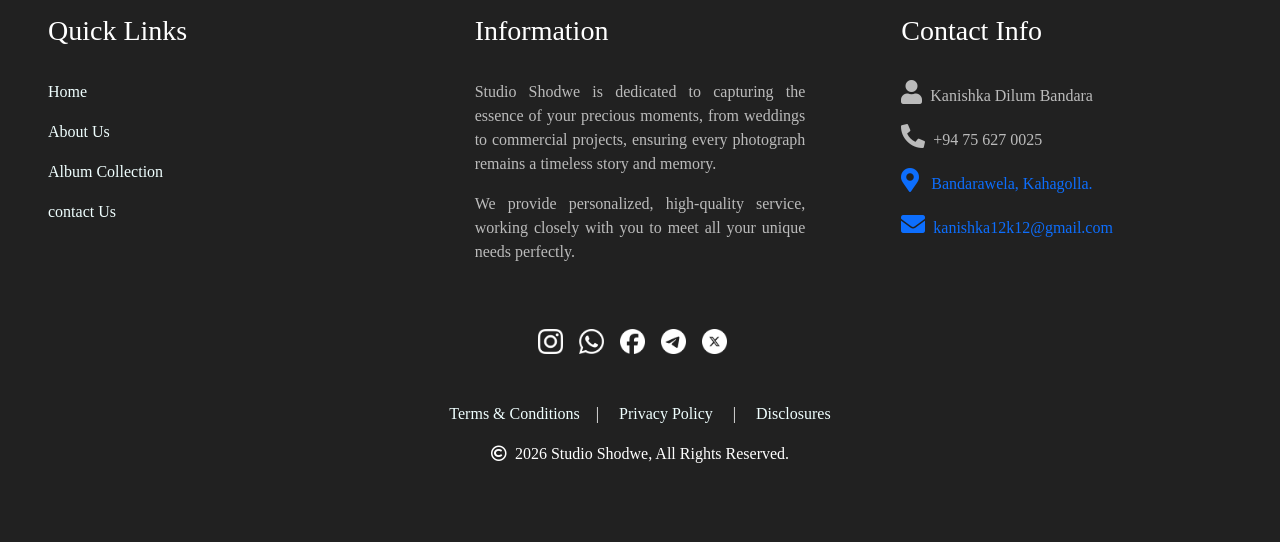
==== commit 508acbb3: "Add files via upload" ====
--- a/index.html
+++ b/index.html
@@ -17,28 +17,21 @@
   <!--css file & bootstrap css Link start-->
   <link href="https://cdn.jsdelivr.net/npm/bootstrap@5.3.8/dist/css/bootstrap.min.css" rel="stylesheet"
     integrity="sha384-sRIl4kxILFvY47J16cr9ZwB07vP4J8+LH7qKQnuqkuIAvNWLzeN8tE5YBujZqJLB" crossorigin="anonymous" />
-    <link rel="stylesheet" href="./assets/css/home.css" />
+  <link rel="stylesheet" href="./assets/css/home.css" />
   <!--css file & bootstrap css Link end-->
 </head>
 
 <body>
-  <!--link bootstrap js & javascript file lnik start-->
-  <script src="https://cdn.jsdelivr.net/npm/bootstrap@5.3.8/dist/js/bootstrap.bundle.min.js"
-    integrity="sha384-FKyoEForCGlyvwx9Hj09JcYn3nv7wiPVlz7YYwJrWVcXK/BmnVDxM+D2scQbITxI"
-    crossorigin="anonymous"></script>
-    <script src="./assets/js/home.js"></script>
-  <!--link bootstrap js & javascript file lnik end-->
-
   <!--Navigation bar start-->
   <nav class="sticky-top" id="navbar">
     <div class="navbar navbar-expand-lg container-fluid">
       <div class="container">
-        <a class="navbar-brand" href="#footer">
+        <a id="main-logo" class="navbar-brand scroll-animation" href="#footer">
           <img src="./assets/images/white_logo.png" width="80px" /></a>
         <button class="navbar-toggler" data-bs-toggle="collapse" data-bs-target="#navbarSupportedContent">
           <i style="color: white;" class="fas fa-bars"></i>
         </button>
-        <div class="collapse navbar-collapse" id="navbarSupportedContent">
+        <div class="collapse navbar-collapse scroll-animation" id="navbarSupportedContent">
           <ul class="navbar-nav m-auto mb-2 mb-lg-0 nav-underline">
             <li class="nav-item d-inline-flex">
               <a class="nav-link text-white" aria-current="page" href="#" id="navhome">Home</a>
@@ -69,7 +62,7 @@
   <!--hero section start-->
   <div class="container-fluid min-vh-100 d-flex align-items-center position-relative" id="hero-section">
     <div class="container">
-      <div class="col-12">
+      <div id="hero-home1" class="col-12 scroll-animation">
         <hr class="mini-hr" />
         <h2 id="hero-title">
           I'm Kanishka,<br />
@@ -91,18 +84,22 @@
         </button>
       </div>
       <div class="position-absolute bottom-0 start-0 ps-5 mb-4 container">
-        <a class="me-3" href="https://www.instagram.com/kanishka_12k?igsh=OWRqY3o5eXh1NWs0" target="_blank"><img
-            id="instagram" data-bs-toggle="tooltip" data-bs-placement="top" title="instagram"
+        <a class="me-3 scroll-animation scroll-animation-delay-1"
+          href="https://www.instagram.com/kanishka_12k?igsh=OWRqY3o5eXh1NWs0" target="_blank"><img
+            id="social-media-link" data-bs-toggle="tooltip" data-bs-placement="top" title="instagram"
             src="./assets/images/instagram-white-icon.jpg" width="25px" /></a>
-        <a class="me-3" href="https://wa.me/94756270025?text=Hello! Kanishka web studio..." target="_blank"><img
-            id="whatsapp" data-bs-toggle="tooltip" data-bs-placement="top" title="Whatsapp"
+        <a class="me-3 scroll-animation scroll-animation-delay-2"
+          href="https://wa.me/94756270025?text=Hello! Kanishka web studio..." target="_blank"><img
+            id="social-media-link" data-bs-toggle="tooltip" data-bs-placement="top" title="Whatsapp"
             src="./assets/images/whatsapp-white-icon.jpg" width="25px" /></a>
-        <a class="me-3" href="https://www.facebook.com/share/1WvbgZ56et/" target="_blank"><img id="facebook"
-            data-bs-toggle="tooltip" data-bs-placement="top" title="facebook"
+        <a class="me-3 scroll-animation scroll-animation-delay-3" href="https://www.facebook.com/share/1WvbgZ56et/"
+          target="_blank"><img id="social-media-link" data-bs-toggle="tooltip" data-bs-placement="top" title="facebook"
             src="./assets/images/facebook-app-round-white-icon.jpg" width="25px" /></a>
-        <a class="me-3" href="https://t.me/kanishka_12k" target="_blank"><img id="telegram" data-bs-toggle="tooltip"
-            data-bs-placement="top" title="telegram" src="./assets/images/telegram-white-icon.jpg" width="25px" /></a>
-        <a class="me-3" href=""><img id="x-social" data-bs-toggle="tooltip" data-bs-placement="top" title="x-Social"
+        <a class="me-3 scroll-animation scroll-animation-delay-4" href="https://t.me/kanishka_12k" target="_blank"><img
+            id="social-media-link" data-bs-toggle="tooltip" data-bs-placement="top" title="telegram"
+            src="./assets/images/telegram-white-icon.jpg" width="25px" /></a>
+        <a class="me-3 scroll-animation scroll-animation-delay-5" href=""><img id="social-media-link"
+            data-bs-toggle="tooltip" data-bs-placement="top" title="x-Social"
             src="./assets/images/x-social-media-white-round-icon.jpg" width="25px" /></a>
       </div>
     </div>
@@ -112,74 +109,81 @@
   <div class="container-fluid section-top">
     <span id="section-title" class="mb-2">MY SKILLSET</span>
     <div class="container-fluid">
-    <div class="row mb-5">
-      <div class="col-12 col-lg-6">
-        <h2>THINGS I CAN DO!</h2>
-        <hr class="hr-line col-6 col-lg-12">
-
-        <div class="row">
-          <div class="col-6">
-            <span class="d-block mb-3"><img src="./assets/images/skill-Portrait-photo.jpg" width="50px" alt=""></span>
-            <h6>• Portrait Photography</h6>
-            <p class="paragraph-text-color">Capturing the raw emotions and unique essence of every individual.</p>
-          </div>
-          <div class="col-6">
-            <span class="d-block mb-3"><img src="./assets/images/skill-paint-photo.jpg" width="50px" alt=""></span>
-            <h6>• Color Grading</h6>
-            <p class="paragraph-text-color">Expertly enhancing visual moods through cinematic and precise color grading.
-            </p>
-          </div>
-        </div>
-        
-        <div class="row">
-          <div class="col-6">
-            <span class="d-block mb-3"><img src="./assets/images/skill-light-photo.jpg" width="50px" alt=""></span>
-            <h6>• Advanced Lighting</h6>
-            <p class="paragraph-text-color">Expertly balancing light and shadows to enhance every visual detail.</p>
-          </div>
-          <div class="col-6">
-            <span class="d-block mb-3"><img src="./assets/images/skill-photoshop-photo.jpg" width="50px" alt=""></span>
-            <h6>• Post-Processing</h6>
-            <p class="paragraph-text-color">Photoshop is a popular software with many powerful editing tools.</p>
-          </div>
-        </div>
-      </div>
-
-      <div class="col-sm-12 col-lg-6" id="photo-collection">
-        <p class="d-flex justify-content-center"><img id="second-photo-1" src="./assets/images/second-section-photo-1.jpg"
-            alt=""></p>
-        <p class="d-flex justify-content-center"><img id="second-photo-2" src="./assets/images/second-section-photo-2.jpg"
-            alt=""></p>
-        <P class="d-flex justify-content-center"><img id="second-photo-3" src="./assets/images/second-section-photo-3.jpg"
-            alt=""></P>
-      </div>
-    </div>
-    </div>
-
-    <div class="">
-      <span id="section-title" class="mb-2">I WAS WORKING WITH</span>
-      <h2>People Who Trust My Vision</h2>
-      <hr class="col-6 hr-line">
-      <p class="paragraph-text-color">• A collection of partners and clients who believe in the quality of my work.</p>
+      <div class="row mb-5">
+        <div class="col-12 col-lg-6">
+          <div class="scroll-animation">
+            <h2>THINGS I CAN DO!</h2>
+            <hr class="hr-line col-6 col-lg-12">
+          </div>
+
+          <div class="row">
+            <div class="col-6 scroll-animation scroll-animation-delay-1">
+              <span class="d-block mb-3"><img src="./assets/images/skill-Portrait-photo.jpg" width="50px" alt=""></span>
+              <h6>• Portrait Photography</h6>
+              <p class="paragraph-text-color">Capturing the raw emotions and unique essence of every individual.</p>
+            </div>
+            <div class="col-6 scroll-animation scroll-animation-delay-2">
+              <span class="d-block mb-3"><img src="./assets/images/skill-paint-photo.jpg" width="50px" alt=""></span>
+              <h6>• Color Grading</h6>
+              <p class="paragraph-text-color">Expertly enhancing visual moods through cinematic and precise color
+                grading.
+              </p>
+            </div>
+          </div>
+
+          <div class="row">
+            <div class="col-6 scroll-animation scroll-animation-delay-1">
+              <span class="d-block mb-3"><img src="./assets/images/skill-light-photo.jpg" width="50px" alt=""></span>
+              <h6>• Advanced Lighting</h6>
+              <p class="paragraph-text-color">Expertly balancing light and shadows to enhance every visual detail.</p>
+            </div>
+            <div class="col-6 scroll-animation scroll-animation-delay-2">
+              <span class="d-block mb-3"><img src="./assets/images/skill-photoshop-photo.jpg" width="50px"
+                  alt=""></span>
+              <h6>• Post-Processing</h6>
+              <p class="paragraph-text-color">Photoshop is a popular software with many powerful editing tools.</p>
+            </div>
+          </div>
+        </div>
+
+        <div class="col-sm-12 col-lg-6 scroll-animation scroll-animation-delay-2" id="photo-collection">
+          <p class="d-flex justify-content-center"><img id="second-photo-1"
+              src="./assets/images/second-section-photo-1.jpg" alt=""></p>
+          <p class="d-flex justify-content-center"><img id="second-photo-2"
+              src="./assets/images/second-section-photo-2.jpg" alt=""></p>
+          <P class="d-flex justify-content-center"><img id="second-photo-3"
+              src="./assets/images/second-section-photo-3.jpg" alt=""></P>
+        </div>
+      </div>
+    </div>
+
+    <div>
+      <div class="scroll-animation">
+        <span id="section-title" class="mb-2">I WAS WORKING WITH</span>
+        <h2>People Who Trust My Vision</h2>
+        <hr class="col-6 hr-line">
+        <p class="paragraph-text-color">• A collection of partners and clients who believe in the quality of my work.
+        </p>
+      </div>
       <div>
         <div class="container-fluid">
-        <div class="row justify-content-center pt-3">
-          <div id="logo1" class="col-4 col-md-auto">
-            <img class="" src="./assets/images/company-logo-1.jpg" width="100px" alt="">
-          </div>
-          <div id="logo2" class="col-4 col-md-auto">
-            <img class="" src="./assets/images/company-logo-2.jpg" width="100px" alt="">
-          </div>
-          <div id="logo3" class="col-4 col-md-auto">
-            <img class="" src="./assets/images/company-logo-3.jpg" width="100px" alt="">
-          </div>
-          <div id="logo4" class="col-4 col-md-auto">
-            <img class="" src="./assets/images/company-logo-4.jpg" width="100px" alt="">
-          </div>
-          <div id="logo5" class="col-4 col-md-auto">
-            <img class="" src="./assets/images/company-logo-5.jpg" width="100px" alt="">
-          </div>
-        </div>
+          <div class="row justify-content-center pt-3 scroll-animation scroll-animation-delay-1">
+            <div id="logo1" class="col-4 col-md-auto">
+              <img class="" src="./assets/images/company-logo-1.jpg" width="100px" alt="">
+            </div>
+            <div id="logo2" class="col-4 col-md-auto">
+              <img class="" src="./assets/images/company-logo-2.jpg" width="100px" alt="">
+            </div>
+            <div id="logo3" class="col-4 col-md-auto">
+              <img class="" src="./assets/images/company-logo-3.jpg" width="100px" alt="">
+            </div>
+            <div id="logo4" class="col-4 col-md-auto">
+              <img class="" src="./assets/images/company-logo-4.jpg" width="100px" alt="">
+            </div>
+            <div id="logo5" class="col-4 col-md-auto">
+              <img class="" src="./assets/images/company-logo-5.jpg" width="100px" alt="">
+            </div>
+          </div>
         </div>
       </div>
     </div>
@@ -190,29 +194,31 @@
     <span id="section-title" class="ms-5 mb-2">PHOTO AlBUMS COLLECTION</span>
     <!--frist row card-->
     <div class="row g-0">
-      <div class="col-7 col-sm-8 col-md-8 col-lg-5 mx-auto position-relative" id="card">
+      <div class="col-7 col-sm-8 col-md-8 col-lg-5 mx-auto position-relative scroll-animation" id="card">
         <div class="row">
           <div class="col-md-6">
             <h1 id="card-title">Portrait Photography</h1>
             <p id="card-text" class="paragraph-text-color">
               Capture the essence of personality through expressive and professional close-up photography.
             </p>
-            <a href="#" id="card-link" class="position-absolute bottom-0 start-0 ms-5 mb-4 card-link-hover">PORTRAIT <i class="fas fa-angle-double-right"></i></a>
-          </div>
-          <div class="col-md-6">
-            <a href="#"><img class="img-fluid card-image-hover" src="./assets/images/Portrait Photography.jpg" alt="image"
-                id="card-image" /></a>
-          </div>
-        </div>
-      </div>
-      <div class="col-7 col-md-8 col-lg-5 mx-auto position-relative" id="card">
+            <a href="#" id="card-link" class="position-absolute bottom-0 start-0 ms-5 mb-4 card-link-hover">PORTRAIT <i
+                class="fas fa-angle-double-right"></i></a>
+          </div>
+          <div class="col-md-6">
+            <a href="#"><img class="img-fluid card-image-hover" src="./assets/images/Portrait Photography.jpg"
+                alt="image" id="card-image" /></a>
+          </div>
+        </div>
+      </div>
+      <div class="col-7 col-md-8 col-lg-5 mx-auto position-relative scroll-animation scroll-animation-delay-1" id="card">
         <div class="row">
           <div class="col-md-6">
             <h1 id="card-title">Sports Photography</h1>
             <p id="card-text" class="paragraph-text-color">
               Freezing high-speed action and intense moments of athletic performance with precision.
             </p>
-            <a href="#" id="card-link" class="position-absolute bottom-0 start-0 ms-5 mb-4 card-link-hover">SPORTS <i class="fas fa-angle-double-right"></i></a>
+            <a href="#" id="card-link" class="position-absolute bottom-0 start-0 ms-5 mb-4 card-link-hover">SPORTS <i
+                class="fas fa-angle-double-right"></i></a>
           </div>
           <div class="col-md-6">
             <a href="#"><img class="img-fluid card-image-hover" src="./assets/images/Sports Photography.jpg" alt="image"
@@ -224,14 +230,15 @@
 
     <!--second row card-->
     <div class="row g-0">
-      <div class="col-7 col-md-8 col-lg-5 mx-auto position-relative" id="card">
+      <div class="col-7 col-md-8 col-lg-5 mx-auto position-relative scroll-animation" id="card">
         <div class="row">
           <div class="col-md-6">
             <h1 id="card-title">Street Photography</h1>
             <p id="card-text" class="paragraph-text-color">
               Documenting candid moments and the vibrant energy of everyday life in urban environments.
             </p>
-            <a href="#" id="card-link" class="position-absolute bottom-0 start-0 ms-5 mb-4 card-link-hover">STREET <i class="fas fa-angle-double-right"></i></a>
+            <a href="#" id="card-link" class="position-absolute bottom-0 start-0 ms-5 mb-4 card-link-hover">STREET <i
+                class="fas fa-angle-double-right"></i></a>
           </div>
           <div class="col-md-6">
             <a href="#"><img class="img-fluid card-image-hover" src="./assets/images/Street Photography.jpg" alt="image"
@@ -239,18 +246,19 @@
           </div>
         </div>
       </div>
-      <div class="col-7 col-md-8 col-lg-5 mx-auto position-relative" id="card">
+      <div class="col-7 col-md-8 col-lg-5 mx-auto position-relative scroll-animation scroll-animation-delay-1" id="card">
         <div class="row">
           <div class="col-md-6">
             <h1 id="card-title">Wildlife Photography</h1>
             <p id="card-text" class="paragraph-text-color">
               Discovering the raw beauty of nature and animals in their natural wild habitats.
             </p>
-            <a href="#" id="card-link" class="position-absolute bottom-0 start-0 ms-5 mb-4 card-link-hover">WILDLIFE <i class="fas fa-angle-double-right"></i></a>
-          </div>
-          <div class="col-md-6">
-            <a href="#"><img class="img-fluid card-image-hover" src="./assets/images/Wildlife Photography.jpg" alt="image"
-                id="card-image" /></a>
+            <a href="#" id="card-link" class="position-absolute bottom-0 start-0 ms-5 mb-4 card-link-hover">WILDLIFE <i
+                class="fas fa-angle-double-right"></i></a>
+          </div>
+          <div class="col-md-6">
+            <a href="#"><img class="img-fluid card-image-hover" src="./assets/images/Wildlife Photography.jpg"
+                alt="image" id="card-image" /></a>
           </div>
         </div>
       </div>
@@ -258,14 +266,15 @@
 
     <!--third row card-->
     <div class="row g-0">
-      <div class="col-7 col-md-8 col-lg-5 mx-auto position-relative" id="card">
+      <div class="col-7 col-md-8 col-lg-5 mx-auto position-relative scroll-animation" id="card">
         <div class="row">
           <div class="col-md-6">
             <h1 id="card-title">Macro Photography</h1>
             <p id="card-text" class="paragraph-text-color">
               Revealing intricate details of tiny subjects that are often invisible to the naked eye.
             </p>
-            <a href="#" id="card-link" class="position-absolute bottom-0 start-0 ms-5 mb-4 card-link-hover">MACRO <i class="fas fa-angle-double-right"></i></a>
+            <a href="#" id="card-link" class="position-absolute bottom-0 start-0 ms-5 mb-4 card-link-hover">MACRO <i
+                class="fas fa-angle-double-right"></i></a>
           </div>
           <div class="col-md-6">
             <a href="#"><img class="img-fluid card-image-hover" src="./assets/images/Macro Photography.jpg" alt="image"
@@ -273,18 +282,19 @@
           </div>
         </div>
       </div>
-      <div class="col-7 col-md-8 col-lg-5 mx-auto position-relative" id="card">
+      <div class="col-7 col-md-8 col-lg-5 mx-auto position-relative scroll-animation scroll-animation-delay-1" id="card">
         <div class="row">
           <div class="col-md-6">
             <h1 id="card-title">Landscape Photography</h1>
             <p id="card-text" class="paragraph-text-color">
               Showcasing the breathtaking majesty of natural scenery and vast horizons around the world.
             </p>
-            <a href="#" id="card-link" class="position-absolute bottom-0 start-0 ms-5 mb-4 card-link-hover">LANDSCAPE <i class="fas fa-angle-double-right"></i></a>
-          </div>
-          <div class="col-md-6">
-            <a href="#"><img class="img-fluid card-image-hover" src="./assets/images/Landscape Photography.jpg" alt="image"
-                id="card-image" /></a>
+            <a href="#" id="card-link" class="position-absolute bottom-0 start-0 ms-5 mb-4 card-link-hover">LANDSCAPE <i
+                class="fas fa-angle-double-right"></i></a>
+          </div>
+          <div class="col-md-6">
+            <a href="#"><img class="img-fluid card-image-hover" src="./assets/images/Landscape Photography.jpg"
+                alt="image" id="card-image" /></a>
           </div>
         </div>
       </div>
@@ -292,7 +302,7 @@
   </div>
   <!--photo albums end-->
   <!--website footer start-->
-  <footer class="container-fluid" id="footer">
+  <footer class="container-fluid scroll-animation" id="footer">
     <div class="d-flex justify-content-center">
       <img width="200px" src="./assets/images/white_logo.png" alt="image" />
     </div>
@@ -405,6 +415,16 @@
     </div>
   </footer>
   <!--website footer end-->
+
+
+
+
+  <!--link bootstrap js & javascript file lnik start-->
+  <script src="https://cdn.jsdelivr.net/npm/bootstrap@5.3.8/dist/js/bootstrap.bundle.min.js"
+    integrity="sha384-FKyoEForCGlyvwx9Hj09JcYn3nv7wiPVlz7YYwJrWVcXK/BmnVDxM+D2scQbITxI"
+    crossorigin="anonymous"></script>
+  <script src="./assets/js/home.js"></script>
+  <!--link bootstrap js & javascript file lnik end-->
 </body>
 
 </html>
--- a/assets/css/home.css
+++ b/assets/css/home.css
@@ -28,6 +28,50 @@
 .paragraph-text-color{
   color: rgba(255, 255, 255, 0.755);
 }
+
+.scroll-animation-delay-1{
+  animation-delay: 0.1s !important;
+}
+
+.scroll-animation-delay-2{
+  animation-delay: 0.2s !important;
+}
+
+.scroll-animation-delay-3{
+  animation-delay: 0.3s !important;
+}
+
+.scroll-animation-delay-4{
+  animation-delay: 0.4s !important;
+}
+
+.scroll-animation-delay-5{
+  animation-delay: 0.5s !important;
+}
+/*------------------------------------------------
+           scroll animation start
+------------------------------------------------*/
+.scroll-animation {
+  opacity: 0;
+}
+
+@keyframes scrollA {
+  from {
+    transform: translateY(50px);
+    opacity: 0;
+  }
+  to {
+    transform: translateY(0);
+    opacity: 1;
+  }
+}
+
+.active {
+  animation: scrollA 1s ease-out forwards; 
+}
+/*------------------------------------------------
+           scroll animation end
+------------------------------------------------*/
 /*------------------------------------------------
            Navigation Bar
 ------------------------------------------------*/
@@ -35,6 +79,14 @@
   /* nav bar */
   backdrop-filter: blur(5px);
   background: rgba(0, 0, 0, 0.3);
+}
+
+#main-logo{
+  animation-delay: -0.5s;
+}
+
+#navbarSupportedContent{
+  animation-delay: -0.5s;
 }
 
 #navbutton {
@@ -106,23 +158,7 @@
   font-size: 14px;
 }
 
-#instagram {
-  transition: 0.3s;
-}
-
-#whatsapp {
-  transition: 0.3s;
-}
-
-#facebook {
-  transition: 0.3s;
-}
-
-#x-social {
-  transition: 0.3s;
-}
-
-#telegram {
+#social-media-link {
   transition: 0.3s;
 }
 
@@ -284,4 +320,4 @@
 
 .accordion-button::after {
     filter: invert(1); /* Arrow එක සුදු පැහැ ගැන්වීමට */
-}
+}
